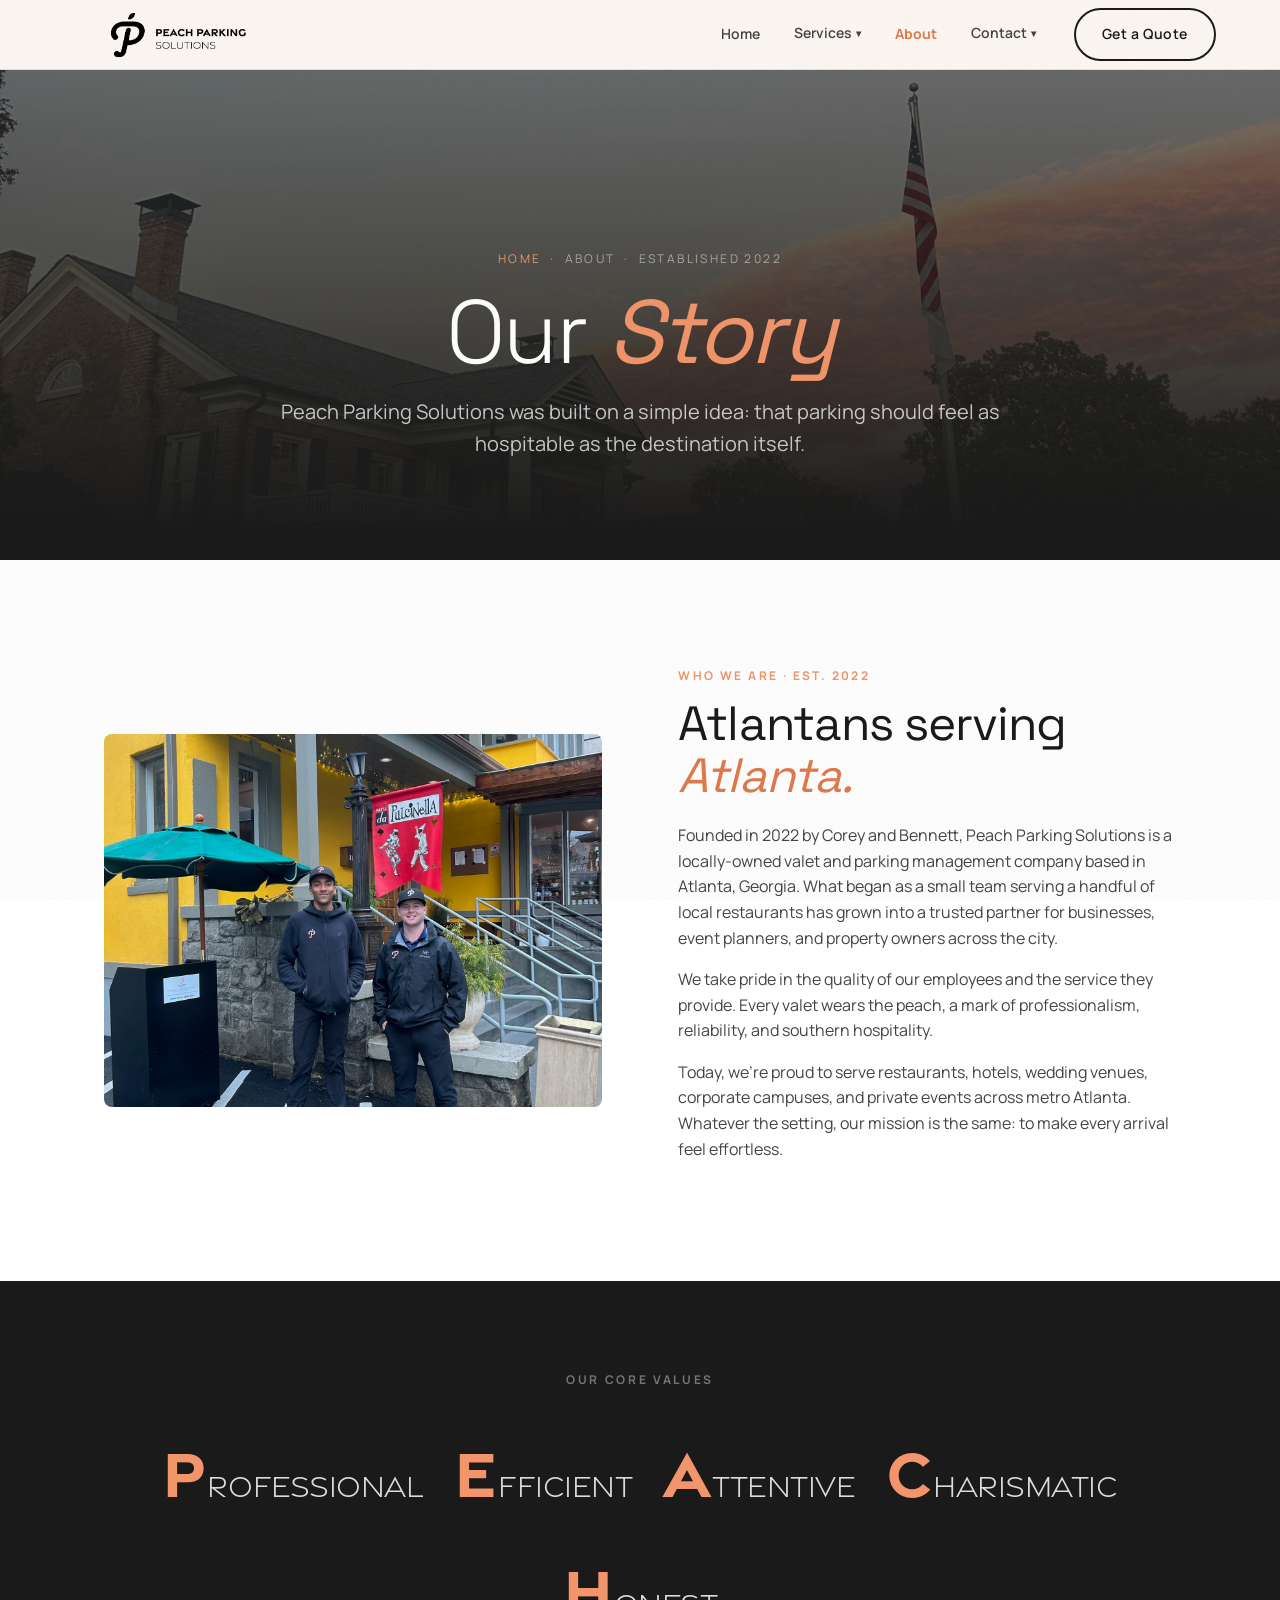
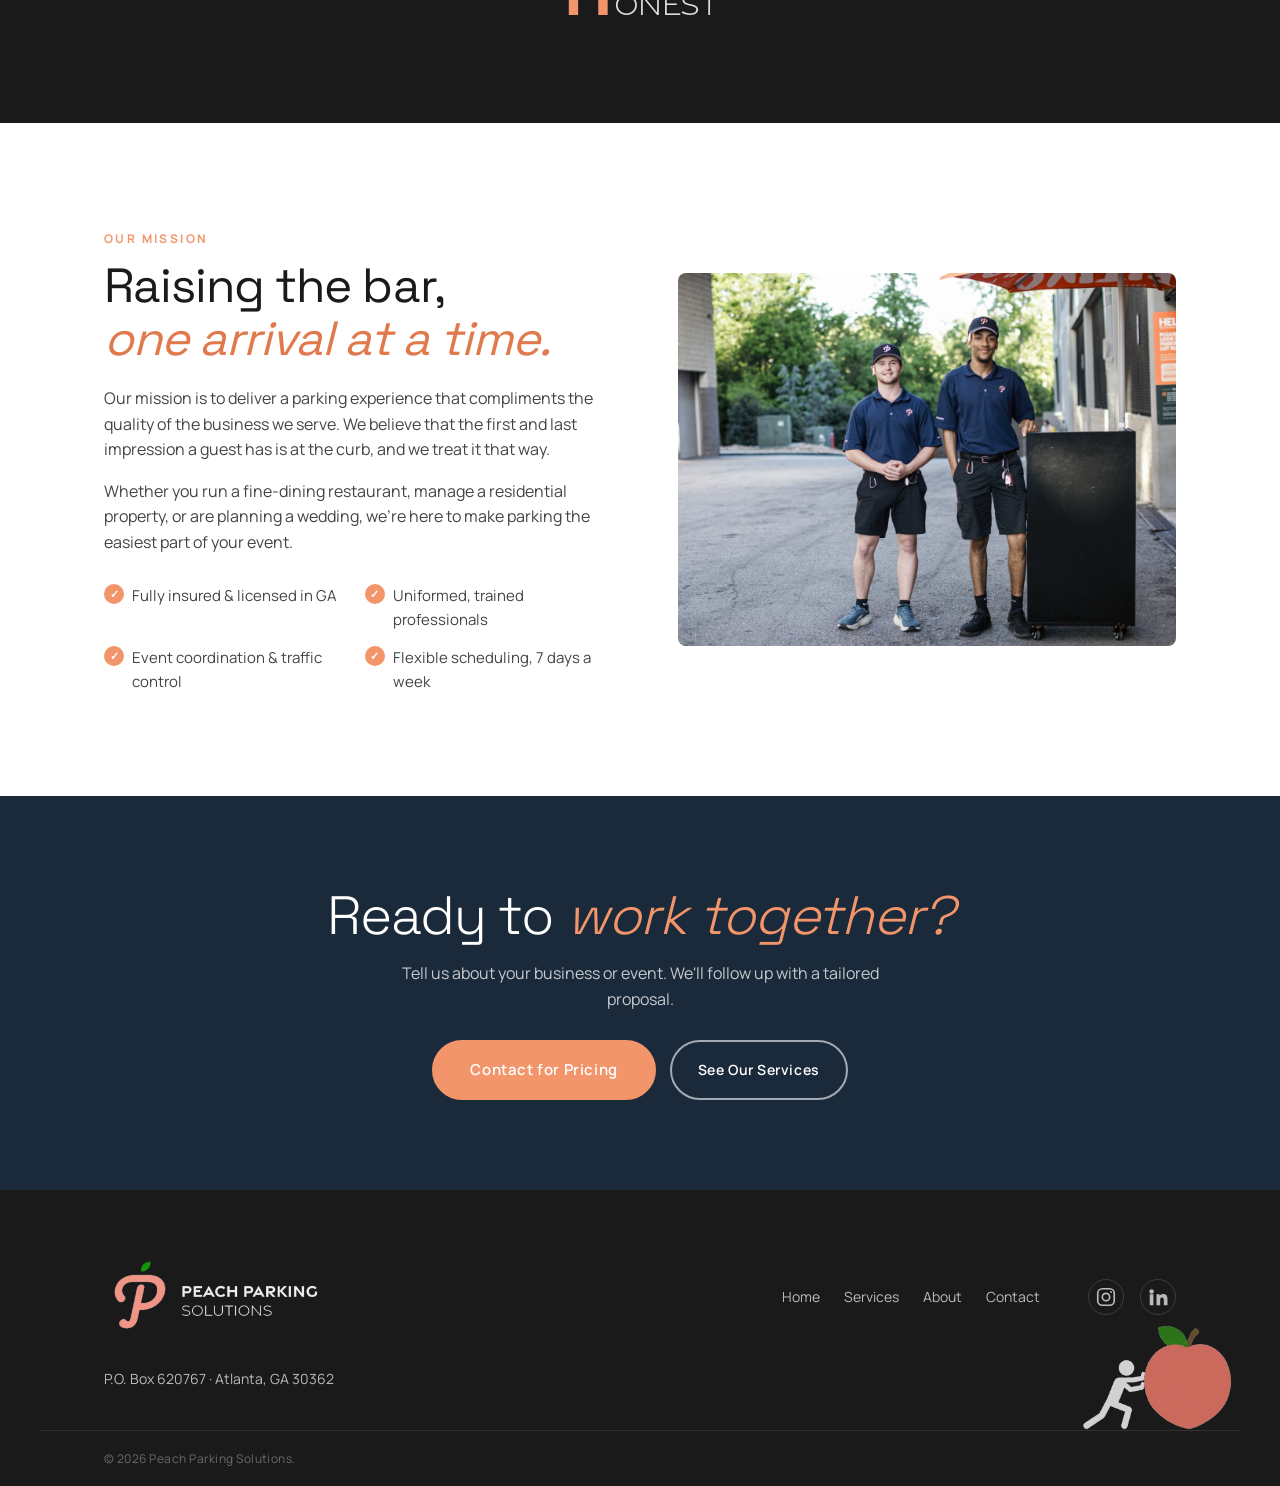
==== about.html @ f9bd7cf3 "Add Gravesend Sans font to PEACH acronym section Co-Authored-By: Claude Sonnet 4.6 <noreply@anthropi" ====
<!doctype html>
<html lang="en">
<head>
<meta charset="utf-8" />
<meta name="viewport" content="width=device-width,initial-scale=1" />
<title>About | Peach Parking Solutions</title>
<meta name="description" content="The story of Peach Parking Solutions, founded by Corey and Bennett, Atlanta's trusted valet and parking team." />
<link rel="preconnect" href="https://fonts.googleapis.com">
<link rel="preconnect" href="https://fonts.gstatic.com" crossorigin>
<link href="https://fonts.googleapis.com/css2?family=Space+Grotesk:wght@300;400;500;600;700&family=Manrope:wght@300;400;500;600;700&display=swap" rel="stylesheet">
<link rel="stylesheet" href="styles.css?v=47">
</head>
<body>
<div id="site-nav"></div>

<!-- ── PAGE HERO ── -->
<section class="page-hero">
  <div class="page-hero__bg">
    <img src="images/hero/event-photo-9544.jpg" alt="" style="object-position: center 60%;" />
  </div>
  <div class="container page-hero__inner">
    <p class="page-hero__crumb"><a href="index.html">Home</a> &nbsp;·&nbsp; About &nbsp;·&nbsp; Established 2022</p>
    <h1 class="page-hero__title">Our <em>Story</em></h1>
    <p class="page-hero__sub">Peach Parking Solutions was built on a simple idea: that parking should feel as hospitable as the destination itself.</p>
  </div>
</section>

<!-- ── STORY ── -->
<section class="page-section">
  <div class="container">
    <div class="two-col">
      <div class="two-col__media reveal">
        <img src="images/founders/founders-at-pulcinella.jpg" alt="Corey and Bennett, founders of Peach Parking Solutions" loading="lazy" />
      </div>
      <div class="two-col__copy reveal">
        <span class="section-head__eyebrow">Who We Are · Est. 2022</span>
        <h2>Atlantans serving<br/><em>Atlanta.</em></h2>
        <p>Founded in 2022 by Corey and Bennett, Peach Parking Solutions is a locally-owned valet and parking management company based in Atlanta, Georgia. What began as a small team serving a handful of local restaurants has grown into a trusted partner for businesses, event planners, and property owners across the city.</p>
        <p>We take pride in the quality of our employees and the service they provide. Every valet wears the peach, a mark of professionalism, reliability, and southern hospitality.</p>
        <p>Today, we're proud to serve restaurants, hotels, wedding venues, corporate campuses, and private events across metro Atlanta. Whatever the setting, our mission is the same: to make every arrival feel effortless.</p>
      </div>
    </div>
  </div>
</section>

<!-- ── PEACH VALUES ── -->
<section class="peach-values">
  <div class="container">
    <p class="peach-values__label reveal">Our Core Values</p>
    <ul class="peach-values__list">
      <li class="peach-values__item reveal" style="--i:0"><span class="peach-values__letter">P</span><span class="peach-values__rest">rofessional</span></li>
      <li class="peach-values__item reveal" style="--i:1"><span class="peach-values__letter">E</span><span class="peach-values__rest">fficient</span></li>
      <li class="peach-values__item reveal" style="--i:2"><span class="peach-values__letter">A</span><span class="peach-values__rest">ttentive</span></li>
      <li class="peach-values__item reveal" style="--i:3"><span class="peach-values__letter">C</span><span class="peach-values__rest">harismatic</span></li>
      <li class="peach-values__item reveal" style="--i:4"><span class="peach-values__letter">H</span><span class="peach-values__rest">onest</span></li>
    </ul>
  </div>
</section>

<!-- ── MISSION ── -->
<section class="page-section">
  <div class="container">
    <div class="two-col two-col--flip">
      <div class="two-col__media reveal">
        <img src="images/about/img8.png" alt="Corey and Bennett, founders of Peach Parking Solutions" loading="lazy" />
      </div>
      <div class="two-col__copy reveal">
        <span class="section-head__eyebrow">Our Mission</span>
        <h2>Raising the bar,<br/><em>one arrival at a time.</em></h2>
        <p>Our mission is to deliver a parking experience that compliments the quality of the business we serve. We believe that the first and last impression a guest has is at the curb, and we treat it that way.</p>
        <p>Whether you run a fine-dining restaurant, manage a residential property, or are planning a wedding, we're here to make parking the easiest part of your event.</p>
        <ul class="feature-list">
          <li>Fully insured &amp; licensed in GA</li>
          <li>Uniformed, trained professionals</li>
          <li>Event coordination &amp; traffic control</li>
          <li>Flexible scheduling, 7 days a week</li>
        </ul>
      </div>
    </div>
  </div>
</section>

<!-- ── CTA STRIP ── -->
<section class="cta-strip">
  <div class="container">
    <h2>Ready to <em>work together?</em></h2>
    <p>Tell us about your business or event. We'll follow up with a tailored proposal.</p>
    <div class="cta-strip__actions">
      <a href="index.html#contact" class="btn btn--peach btn--lg">Contact for Pricing</a>
      <a href="index.html#services" class="btn btn--ghost-light">See Our Services</a>
    </div>
  </div>
</section>

<div id="site-footer"></div>
<script src="partials.js?v=6" defer></script>
</body>
</html>
---- styles.css ----
/* =====================================================
   Peach Parking Solutions — redesign
   ===================================================== */

/* ── Gravesend Sans ── */
@font-face {
  font-family: 'Gravesend Sans';
  src: url('fonts/gravesend-sans-light.ttf') format('truetype');
  font-weight: 300; font-style: normal; font-display: swap;
}
@font-face {
  font-family: 'Gravesend Sans';
  src: url('fonts/gravesend-sans-medium.ttf') format('truetype');
  font-weight: 500; font-style: normal; font-display: swap;
}
@font-face {
  font-family: 'Gravesend Sans';
  src: url('fonts/gravesend-sans-bold.ttf') format('truetype');
  font-weight: 700; font-style: normal; font-display: swap;
}

:root {
  --ink:     #1a1a1a;
  --ink-2:   #444;
  --cream:   #fdf8f3;
  --white:   #ffffff;
  --rule:    #e8e0d4;
  --peach:   #f2956a;
  --peach-2: #e07a4c;
  --terra:   #c4501f;
  --muted:   #888;
  --navy:    #1b2a3b;

  --font-display: 'Space Grotesk', 'Segoe UI', sans-serif;
  --font-body:    'Manrope', -apple-system, 'Segoe UI', sans-serif;

  --max:  1200px;
  --pad:  clamp(20px, 5vw, 64px);
  --r:    8px;
}

*, *::before, *::after { box-sizing: border-box; margin: 0; padding: 0; }
html {
  scroll-behavior: smooth;
  scroll-padding-top: 70px;
  overflow-x: hidden;
  max-width: 100%;
}
body {
  font-family: var(--font-body);
  color: var(--ink);
  background: var(--cream);
  line-height: 1.6;
  -webkit-font-smoothing: antialiased;
  overflow-x: hidden;
  max-width: 100vw;
  width: 100%;
  position: relative;
  padding-top: 70px;
}
img { display: block; max-width: 100%; }
a  { color: inherit; text-decoration: none; }

/* ── GRAIN ── */
.grain {
  pointer-events: none; position: fixed; inset: 0; z-index: 9999;
  opacity: .045; mix-blend-mode: multiply;
  background-image: url("data:image/svg+xml;utf8,<svg xmlns='http://www.w3.org/2000/svg' width='200' height='200'><filter id='n'><feTurbulence type='fractalNoise' baseFrequency='.85' numOctaves='2' stitchTiles='stitch'/><feColorMatrix values='0 0 0 0 0 0 0 0 0 0 0 0 0 0 0 0 0 0 0.55 0'/></filter><rect width='100%' height='100%' filter='url(%23n)'/></svg>");
}

/* ── REVEAL ── */
.reveal {
  opacity: 0;
  transform: translateY(32px);
  transition: opacity .75s ease, transform .75s cubic-bezier(.16,.84,.44,1);
  transition-delay: calc(var(--i, 0) * 120ms);
}
.reveal.in { opacity: 1; transform: translateY(0); }

/* ── CONTAINER ── */
.container { max-width: var(--max); margin-inline: auto; padding-inline: var(--pad); }

/* ── BUTTONS ── */
.btn {
  display: inline-flex; align-items: center; gap: 8px;
  padding: 13px 26px; border-radius: 50px;
  font-family: var(--font-body); font-size: 14px; font-weight: 600;
  letter-spacing: .04em; cursor: pointer; border: 2px solid transparent;
  transition: background .25s, color .25s, border-color .25s, transform .2s;
  white-space: nowrap;
}
.btn:hover { transform: translateY(-2px); }
.btn--peach   { background: var(--peach); color: #fff; border-color: var(--peach); }
.btn--peach:hover { background: var(--peach-2); border-color: var(--peach-2); }
.btn--dark    { background: var(--ink); color: #fff; border-color: var(--ink); }
.btn--dark:hover { background: #333; border-color: #333; }
.btn--outline { background: transparent; color: var(--ink); border-color: var(--ink); }
.btn--outline:hover { background: var(--ink); color: #fff; }
.btn--ghost-light { background: transparent; color: #fff; border-color: rgba(255,255,255,.6); }
.btn--ghost-light:hover { background: rgba(255,255,255,.15); border-color: #fff; }
.btn--lg { padding: 16px 36px; font-size: 15px; }

/* ── NAV ── */
.nav {
  position: fixed; top: 0; left: 0; right: 0; z-index: 100;
  display: flex; align-items: center; gap: 24px;
  padding: 0 var(--pad);
  height: 110px;
  background: transparent;
  backdrop-filter: none;
  border-bottom: 1px solid transparent;
  transition: height .35s ease, background .35s ease, border-color .35s ease, backdrop-filter .35s ease;
}
.nav.scrolled {
  height: 70px;
  background: rgba(253,248,243,.96);
  backdrop-filter: blur(12px);
  border-bottom: 1px solid var(--rule);
}
.nav__brand {
  display: flex; align-items: center; gap: 8px;
  flex-shrink: 0; margin-right: auto;
}
.nav__logo {
  width: 580px; height: 232px;
  object-fit: contain;
  object-position: left center;
  flex-shrink: 0;
  margin-block: -76px;
  filter: invert(1);
  transition: width .35s ease, height .35s ease, margin-block .35s ease, filter .35s ease;
}
.nav.scrolled .nav__logo {
  width: 460px; height: 174px;
  margin-block: -52px;
  filter: none;
  mix-blend-mode: multiply;
}

.nav__links {
  display: flex; gap: 6px;
}
.nav__links a {
  padding: 8px 16px; border-radius: 6px;
  font-size: 18px; font-weight: 600; color: #fff;
  transition: background .2s, color .2s, font-size .35s ease;
}
.nav__links a:hover { background: rgba(255,255,255,.12); color: #fff; }
.nav__links a.is-active { color: var(--peach); font-weight: 700; }
.nav.scrolled .nav__links a { color: var(--ink-2); font-size: 14px; padding: 8px 14px; text-shadow: none; }
.nav.scrolled .nav__links a:hover { background: var(--rule); color: var(--ink); }
.nav.scrolled .nav__links a.is-active { color: var(--peach-2); }

.nav__cta { flex-shrink: 0; color: rgba(255,255,255,.9); border-color: rgba(255,255,255,.6); }
.nav__cta:hover { background: rgba(255,255,255,.15); color: #fff; border-color: #fff; }
.nav.scrolled .nav__cta { color: var(--ink); border-color: var(--ink); }
.nav.scrolled .nav__cta:hover { background: var(--ink); color: #fff; }

/* ── NAV DROPDOWN ── */
.nav__dropdown-wrap {
  position: relative;
}
/* Bridge the 8px gap between trigger and menu so hover doesn't drop */
.nav__dropdown-wrap::after {
  content: '';
  position: absolute;
  top: 100%; left: 0; right: 0;
  height: 10px;
}
.nav__dropdown-trigger {
  display: inline-flex; align-items: center; gap: 4px;
  padding: 8px 16px; border-radius: 6px;
  font-family: var(--font-body); font-size: 18px; font-weight: 600;
  color: #fff; background: none; border: none; cursor: pointer;
  transition: background .2s, color .2s, font-size .35s ease;
}
.nav__dropdown-trigger:hover,
.nav__dropdown-wrap:hover .nav__dropdown-trigger { background: rgba(255,255,255,.12); color: #fff; }
.nav__dropdown-trigger.is-active { color: var(--peach); font-weight: 700; }
.nav.scrolled .nav__dropdown-trigger { color: var(--ink-2); font-size: 14px; padding: 8px 14px; text-shadow: none; }
.nav.scrolled .nav__dropdown-trigger:hover,
.nav.scrolled .nav__dropdown-wrap:hover .nav__dropdown-trigger { background: var(--rule); color: var(--ink); }
.nav.scrolled .nav__dropdown-trigger.is-active { color: var(--peach-2); }
.nav__dropdown-arrow {
  font-size: 10px;
  transition: transform .2s ease;
  display: inline-block;
}
.nav__dropdown-wrap:hover .nav__dropdown-arrow,
.nav__dropdown-wrap.open .nav__dropdown-arrow { transform: rotate(180deg); }

.nav__dropdown {
  position: absolute; top: calc(100% + 8px); left: 0;
  min-width: 210px;
  background: var(--cream);
  border: 1px solid var(--rule);
  border-radius: var(--r);
  box-shadow: none;
  list-style: none; padding: 6px 0;
  opacity: 0; pointer-events: none;
  transform: translateY(-8px);
  transition: opacity .2s ease, transform .2s ease;
  z-index: 200;
}
.nav__dropdown-wrap:hover .nav__dropdown,
.nav__dropdown-wrap.open .nav__dropdown {
  opacity: 1; pointer-events: auto; transform: translateY(0);
}
.nav__dropdown li a {
  display: block; padding: 11px 20px;
  font-size: 14px; font-weight: 500; color: var(--ink-2);
  transition: background .15s, color .15s;
}
.nav__dropdown li a:hover { background: var(--rule); color: var(--ink); }

.nav__burger {
  display: none; flex-direction: column; gap: 5px; align-items: center; justify-content: center;
  background: none; border: none; cursor: pointer; padding: 10px; margin-left: auto;
  width: 44px; height: 44px;
}
.nav__burger span { display: block; width: 22px; height: 2px; background: var(--ink); border-radius: 2px; transition: .3s; }

/* ── SECTION HEAD ── */
.section-head { text-align: center; margin-bottom: clamp(36px, 5vw, 60px); }
.section-head__eyebrow {
  display: inline-block; margin-bottom: 12px;
  font-size: 12px; font-weight: 700; letter-spacing: .2em; text-transform: uppercase;
  color: var(--peach);
}
.section-head h2 {
  font-family: var(--font-display); font-weight: 400;
  font-size: clamp(32px, 5vw, 52px); line-height: 1.1; letter-spacing: -.02em;
  color: var(--ink);
}
.section-head h2 em { font-style: italic; color: var(--peach-2); }

/* ── HERO ── */
.hero {
  position: relative; min-height: 100vh;
  display: flex; align-items: flex-start;
  overflow: hidden;
  margin-top: -70px;
}
.hero__bg {
  position: absolute; inset: 0;
}
.hero__bg img {
  width: 100%; height: 100%; object-fit: cover; object-position: center 60%;
  transform: scale(1.08);
  transform-origin: center center;
  animation: heroZoom 14s ease-out forwards;
}
@media (min-width: 901px) {
  .hero__bg img { object-position: center 60%; }
}
@keyframes heroZoom { from { transform: scale(1.08); } to { transform: scale(1); } }
.hero__overlay {
  position: absolute; inset: 0;
  background: linear-gradient(
    105deg,
    rgba(10,10,10,.22) 0%,
    rgba(10,10,10,.08) 60%,
    rgba(10,10,10,.0) 100%
  );
}
.hero__content {
  position: relative; z-index: 2;
  max-width: var(--max); margin-inline: auto;
  padding: clamp(130px,20vh,200px) var(--pad) clamp(60px,10vw,120px);
  color: #fff;
}
.hero__traits {
  font-size: 13px; font-weight: 600; letter-spacing: .22em; text-transform: uppercase;
  color: var(--peach); margin-bottom: 22px;
}
.hero__title {
  font-family: var(--font-display); font-weight: 300;
  font-size: clamp(54px, 9vw, 120px); line-height: .95; letter-spacing: -.025em;
  margin-bottom: 24px; max-width: 12ch;
}
.hero__title em { font-style: italic; color: var(--peach); font-weight: 400; }
.hero__sub {
  font-size: clamp(16px, 2vw, 19px); max-width: 32ch;
  color: rgba(255,255,255,.85); margin-bottom: 36px; line-height: 1.6;
}
.hero__actions { display: flex; flex-wrap: wrap; gap: 14px; }
.hero__scroll {
  position: absolute; bottom: 28px; left: 50%; transform: translateX(-50%);
  z-index: 2; color: rgba(255,255,255,.5); font-size: 11px; letter-spacing: .2em; text-transform: uppercase;
}
.hero__scroll::before {
  content: ""; display: block; width: 1px; height: 40px;
  background: rgba(255,255,255,.3); margin: 0 auto 8px;
  animation: scrollPulse 2s ease-in-out infinite;
}
@keyframes scrollPulse { 0%,100%{opacity:.3} 50%{opacity:.9} }

/* ── PARTNER LOGOS ── */
.partners {
  background: var(--white);
  padding: 40px 0 60px;
}
.partners__inner {
  display: flex; flex-direction: column; align-items: center; gap: 28px;
}
.partners__label {
  font-size: 11px; font-weight: 600; letter-spacing: .18em; text-transform: uppercase;
  color: var(--muted);
}
.partners__logos {
  display: grid;
  grid-template-columns: repeat(3, 1fr);
  justify-items: center; align-items: center;
  width: 100%; max-width: 860px; margin-inline: auto;
  gap: 40px 48px;
}
.partners__cortland {
  display: flex; justify-content: center; width: 100%;
  margin-top: 4px;
}
.partners__cortland .partners__logo-wrap img { height: 58px; }
.partners__logo-wrap {
  display: flex; align-items: center; justify-content: center;
  opacity: .85; transition: opacity .2s;
  flex: 0 0 auto;
}
.partners__logo-wrap:hover { opacity: 1; }
.partners__logo-wrap img {
  height: 68px; width: auto; display: block;
}
.partners__logo-wrap img[alt="Block & Drum"] {
  height: 84px;
}
.partners__logo-wrap img[alt="The 1904 on Piedmont Park"] {
  filter: invert(1);
}
.partners__logo-wrap img[alt="Tabla"] {
  height: 96px;
}
.partners__logo-wrap img[alt="Emory University"] {
  height: 60px;
}
.partners__logo-wrap img[alt="Terminus Commercial Real Estate Partners"] {
  height: 76px;
  mix-blend-mode: multiply;
}
.partners__logo-wrap img[alt="The Real Housewives of Atlanta"] {
  height: 68px;
}

/* ── PEACH ACRONYM ── */
.peach-values {
  background: var(--ink);
  padding: clamp(56px, 7vw, 96px) 0;
}
.peach-values__label {
  font-size: 12px; font-weight: 700; letter-spacing: .22em; text-transform: uppercase;
  color: rgba(255,255,255,.4); margin-bottom: 40px; text-align: center;
}
.peach-values__list {
  list-style: none;
  display: flex; flex-direction: row;
  justify-content: center; align-items: baseline;
  gap: clamp(14px, 2.4vw, 36px);
  flex-wrap: wrap;
}
.peach-values__item {
  display: inline-flex; flex-direction: row; align-items: baseline;
  gap: 1px;
  padding: 10px 0;
  font-family: 'Gravesend Sans', var(--font-display);
  line-height: 1;
  transition-delay: calc(var(--i, 0) * 120ms) !important;
  white-space: nowrap;
}
.peach-values__letter {
  font-size: clamp(42px, 5.2vw, 82px);
  color: var(--peach);
  font-weight: 700;
  font-style: normal;
  line-height: 1;
  flex-shrink: 0;
}
.peach-values__rest {
  font-size: clamp(20px, 2.4vw, 36px);
  color: rgba(255,255,255,.85);
  font-weight: 300;
  letter-spacing: -.015em;
  line-height: 1;
}

/* ── SERVICES (three-column editorial) ── */
.services {
  padding: clamp(40px, 5vw, 64px) 0 clamp(32px, 4vw, 56px);
  background: var(--white);
}
.service-cols {
  list-style: none;
  display: grid;
  grid-template-columns: repeat(3, 1fr);
  gap: clamp(28px, 4vw, 56px);
  margin-top: clamp(24px, 3vw, 40px);
}
.service-col {
  display: flex; flex-direction: column;
  padding: 8px 4px;
}
.service-col__eyebrow {
  font-family: var(--font-display);
  font-style: italic;
  font-weight: 400;
  font-size: 15px;
  color: var(--peach-2);
  margin-bottom: 14px;
  letter-spacing: .005em;
  line-height: 1.3;
  min-height: 2.6em;
}
.service-col__title {
  font-family: var(--font-body);
  font-weight: 600;
  font-size: clamp(18px, 1.6vw, 22px);
  letter-spacing: .16em;
  text-transform: uppercase;
  color: var(--ink);
  margin-bottom: 16px;
  line-height: 1.25;
  min-height: 3.5rem;
  display: flex; align-items: flex-start;
}
.service-col__rule {
  display: block;
  width: 100%; height: 2px;
  background: var(--peach);
  margin-bottom: 22px;
}
.service-col__desc {
  color: var(--ink-2);
  font-size: 15px;
  line-height: 1.75;
  margin-bottom: 28px;
}
.service-col__media {
  width: 100%; aspect-ratio: 1/1; overflow: hidden;
  border-radius: var(--r); margin-bottom: 28px;
}
.service-col__media img {
  width: 100%; height: 100%; object-fit: cover;
  transition: transform .5s cubic-bezier(.2,.7,.2,1);
}
.service-col:hover .service-col__media img { transform: scale(1.05); }
.service-col:first-child .service-col__media img { transform: scale(1.18); transform-origin: 78% center; }
.service-col:first-child:hover .service-col__media img { transform: scale(1.24); transform-origin: 78% center; }
.service-col__link {
  align-self: flex-start;
  position: relative;
  margin-top: auto;
  padding-bottom: 10px;
  font-family: var(--font-body);
  font-size: 13px; font-weight: 700;
  letter-spacing: .18em; text-transform: uppercase;
  color: var(--ink);
  transition: color .25s ease;
}
.service-col__link::after {
  content: "";
  position: absolute; left: 0; bottom: 0;
  width: 48px; height: 2px;
  background: var(--peach);
  transition: width .3s cubic-bezier(.2,.7,.2,1), background .25s ease;
}
.service-col__link:hover { color: var(--peach-2); }
.service-col__link:hover::after { width: 72px; background: var(--peach-2); }

@media (max-width: 860px) {
  .service-cols { grid-template-columns: 1fr; gap: 44px; }
  .service-col { padding: 0; }
}

/* ── PHOTO COLLAGE ── */
.collage {
  padding: clamp(64px, 8vw, 120px) 0 0;
  background: var(--cream);
}
.collage__head {
  text-align: center;
  margin-bottom: clamp(36px, 5vw, 60px);
}
.collage__title {
  font-family: var(--font-display); font-weight: 400;
  font-size: clamp(32px, 5vw, 54px); line-height: 1.1; letter-spacing: -.02em;
  margin-top: 12px;
  color: var(--ink);
}
.collage__title em { font-style: italic; color: var(--peach-2); font-weight: 400; }

.collage__grid {
  display: grid;
  grid-template-columns: repeat(6, 1fr);
  grid-template-rows: repeat(2, clamp(200px, 20vw, 300px)) clamp(240px, 25vw, 380px);
  gap: 0;
  padding: 0;
}
.collage__item {
  position: relative;
  overflow: hidden;
  border-radius: 0;
}
/* Explicit placement — fills every cell of a 6×3 grid */
.collage__item--a { grid-column: 1 / span 2; grid-row: 1 / span 2; }
.collage__item--b { grid-column: 3 / span 2; grid-row: 1 / span 1; }
.collage__item--c { grid-column: 5 / span 2; grid-row: 1 / span 2; }
.collage__item--d { grid-column: 3 / span 2; grid-row: 2 / span 1; }
.collage__item--e { grid-column: 1 / span 3; grid-row: 3 / span 1; }
.collage__item--f { grid-column: 4 / span 3; grid-row: 3 / span 1; }

.collage__item img {
  width: 100%; height: 100%; object-fit: cover;
  opacity: 0; transform: scale(1.06);
  transition: opacity 1s ease, transform 1.4s cubic-bezier(.2,.7,.2,1);
}
/* Per-cell framing */
.collage__item--a img { object-position: center 30%; }
.collage__item--c img { object-position: center 20%; }
.collage__item--d img { object-position: center 40%; }
.collage__item--e img { object-position: center 60%; }
.collage__item--f img { object-position: right 40%; }
.collage__item img.img-in { opacity: 1; transform: scale(1); }
.collage__item:hover img { transform: scale(1.04); }

@media (max-width: 768px) {
  .collage {
    padding: clamp(48px, 6vw, 72px) 0 0;
  }
  .collage__grid {
    grid-template-columns: repeat(6, 1fr);
    grid-template-rows: 68vw 28vw 28vw 48vw;
    gap: 0;
    padding: 0;
  }
  .collage__item { border-radius: 0; }
  /* A: wide hero spanning all 6 cols */
  .collage__item--a { grid-column: 1 / span 6; grid-row: 1 / span 1; }
  /* B: tall portrait, left 2 cols, rows 2-3 */
  .collage__item--b { grid-column: 1 / span 2; grid-row: 2 / span 2; }
  /* C: hidden on mobile */
  .collage__item--c { display: none; }
  /* D & E: expand to fill rows 2-3 */
  .collage__item--d { grid-column: 3 / span 2; grid-row: 2 / span 2; }
  .collage__item--e { grid-column: 5 / span 2; grid-row: 2 / span 2; }
  /* Mobile-specific framing fixes */
  .collage__item--a img { object-position: center 38%; }
  .collage__item--b img { object-position: center 25%; }
  /* F: wide bottom feature spanning all 6 cols */
  .collage__item--f { grid-column: 1 / span 6; grid-row: 4 / span 1; }
}

/* ── PRIVATE EVENTS SPOTLIGHT ── */
.spotlight {
  position: relative; isolation: isolate;
  background: var(--ink);
  color: #fff;
  min-height: clamp(520px, 62vw, 720px);
  display: flex; align-items: center;
  overflow: hidden;
}
.spotlight__media {
  position: absolute; inset: 0; z-index: 0;
}
.spotlight__media img {
  width: 100%; height: 100%; object-fit: cover;
  opacity: 0; transform: scale(1.04);
  transition: opacity 1s ease, transform 1.4s cubic-bezier(.2,.7,.2,1);
}
.spotlight__media img.img-in { opacity: .95; transform: scale(1); }
.spotlight__media-overlay {
  position: absolute; inset: 0;
  background: linear-gradient(
    100deg,
    rgba(10,10,10,.42) 0%,
    rgba(10,10,10,.18) 55%,
    rgba(10,10,10,.04) 100%
  );
}
.spotlight__inner {
  position: relative; z-index: 1;
  padding-block: clamp(80px, 10vw, 140px);
}
.spotlight__copy { max-width: 640px; }
.spotlight__copy .section-head__eyebrow { color: var(--peach); }
.spotlight__title {
  font-family: var(--font-display); font-weight: 300;
  font-size: clamp(40px, 6vw, 72px); line-height: 1.02; letter-spacing: -.02em;
  margin: 14px 0 22px; color: #fff;
}
.spotlight__title em { font-style: italic; color: var(--peach); font-weight: 400; }
.spotlight__lede {
  color: rgba(255,255,255,.82); font-size: clamp(16px, 1.3vw, 18px);
  line-height: 1.65; max-width: 56ch; margin-bottom: 28px;
}
.spotlight__chips {
  list-style: none; display: flex; flex-wrap: wrap; gap: 8px;
  margin: 0 0 32px;
}
.spotlight__chips li {
  padding: 8px 16px; border-radius: 50px;
  border: 1px solid rgba(255,255,255,.25);
  font-size: 13px; font-weight: 500;
  color: rgba(255,255,255,.9);
  letter-spacing: .02em;
  transition: border-color .25s, background .25s, color .25s;
}
.spotlight__chips li:hover {
  border-color: var(--peach); background: rgba(242,149,106,.12); color: #fff;
}
.spotlight__actions {
  display: flex; flex-wrap: wrap; gap: 14px;
}

@media (max-width: 768px) {
  .spotlight { min-height: 0; padding-block: 0; }
  .spotlight__media img.img-in { opacity: .4; }
  .spotlight__inner { padding-block: clamp(64px, 14vw, 110px); }
}

/* ── TESTIMONIALS ── */
.testimonials {
  padding: clamp(64px, 8vw, 120px) 0;
  background: var(--white);
}
.testimonials__stage {
  max-width: 720px; margin-inline: auto;
  text-align: center;
}
.testimonials__quotes {
  position: relative;
  min-height: 180px;
  margin-bottom: 44px;
}
.testimonials__quote {
  position: absolute; inset: 0;
  opacity: 0;
  transform: translateY(6px);
  transition: opacity .3s ease, transform .3s ease;
  pointer-events: none;
}
.testimonials__quote.is-active {
  opacity: 1;
  transform: translateY(0);
  pointer-events: auto;
}
.testimonials__quote p {
  font-family: var(--font-display);
  font-weight: 300;
  font-style: italic;
  font-size: clamp(20px, 2.4vw, 28px);
  line-height: 1.5;
  color: var(--ink);
  letter-spacing: -.01em;
}

.testimonials__author-row {
  display: inline-flex; align-items: center;
  gap: 24px;
}
.testimonials__avatars {
  display: flex;
}
.testimonials__avatars .t-avatar + .t-avatar {
  margin-left: -8px;
}
.t-avatar {
  position: relative;
  width: 52px; height: 52px;
  border-radius: 50%;
  border: 2px solid var(--white);
  box-shadow: 0 0 0 1px var(--rule);
  background: #fff;
  color: var(--ink);
  font-family: var(--font-display); font-style: italic;
  font-size: 18px; font-weight: 400;
  cursor: pointer;
  overflow: hidden;
  transition: transform .3s ease;
}
.t-avatar img {
  width: 100%; height: 100%;
  object-fit: contain;
  padding: 6px;
}
.t-avatar img.avatar-invert {
  filter: invert(1);
}
.t-avatar:hover {
  transform: scale(1.06);
  z-index: 2;
}
.t-avatar.is-active {
  transform: scale(1.15);
  z-index: 3;
}
.testimonials__divider {
  width: 1px; height: 32px; background: var(--rule);
}
.testimonials__authors {
  position: relative;
  min-width: 200px;
  min-height: 44px;
  text-align: left;
}
.t-author {
  position: absolute; inset: 0;
  display: flex; flex-direction: column; justify-content: center;
  opacity: 0;
  transition: opacity .25s ease;
  pointer-events: none;
}
.t-author.is-active {
  opacity: 1;
  pointer-events: auto;
}
.t-author__name {
  font-family: var(--font-display);
  font-weight: 400;
  font-size: 17px;
  color: var(--ink);
  line-height: 1.2;
}
.t-author__role {
  font-size: 11px; font-weight: 700;
  letter-spacing: .16em; text-transform: uppercase;
  color: var(--muted);
  margin-top: 4px;
}

@media (max-width: 600px) {
  .testimonials__author-row {
    flex-direction: column;
    gap: 18px;
  }
  .testimonials__divider { display: none; }
  .testimonials__authors {
    text-align: center;
    min-width: 220px;
  }
  .t-author { align-items: center; }
}

/* ── ABOUT ── */
.about {
  padding: clamp(64px, 8vw, 120px) 0;
  background: var(--navy);
  color: #fff;
}
.about__grid {
  display: grid; grid-template-columns: 1fr 1fr;
  gap: clamp(32px, 6vw, 80px); align-items: center;
}
.about__media--ig { display: flex; align-items: center; justify-content: center; }
.about__media--ig .instagram-media { border-radius: var(--r) !important; width: 100% !important; }
.about__media img {
  width: 100%; aspect-ratio: 4/5; object-fit: cover;
  border-radius: var(--r);
  opacity: 0; transform: scale(1.04);
  filter: brightness(1.18);
  transition: opacity 1s ease, transform 1.3s cubic-bezier(.2,.7,.2,1);
}
.about__media img.img-in { opacity: 1; transform: scale(1); }
.about__copy .section-head__eyebrow { color: var(--peach); }

/* Instagram link overlay on about photo */
.about__ig {
  position: relative; display: block;
  border-radius: var(--r); overflow: hidden;
}
.about__ig::after {
  content: ""; position: absolute; inset: 0;
  background: linear-gradient(to top, rgba(0,0,0,.45) 0%, rgba(0,0,0,0) 40%);
  opacity: 0; transition: opacity .3s ease;
  pointer-events: none;
}
.about__ig:hover::after { opacity: 1; }
.about__ig-badge {
  position: absolute; left: 16px; bottom: 16px; z-index: 2;
  display: inline-flex; align-items: center; gap: 8px;
  padding: 9px 14px; border-radius: 50px;
  background: rgba(0,0,0,.55); backdrop-filter: blur(6px);
  color: #fff; font-size: 13px; font-weight: 600; letter-spacing: .01em;
  transform: translateY(6px); opacity: .92;
  transition: transform .3s ease, opacity .3s ease, background .3s ease;
}
.about__ig:hover .about__ig-badge {
  transform: translateY(0); opacity: 1;
  background: linear-gradient(135deg, #f9ce34, #ee2a7b 50%, #6228d7);
}
.about__copy h2 {
  font-family: var(--font-display); font-weight: 300;
  font-size: clamp(34px, 5vw, 58px); line-height: 1.05; letter-spacing: -.02em;
  margin: 12px 0 20px;
}
.about__copy h2 em { font-style: italic; color: var(--peach); font-weight: 400; }
.about__copy p { color: rgba(255,255,255,.8); font-size: 16px; margin-bottom: 16px; max-width: 52ch; }
.about__traits {
  display: flex; flex-wrap: wrap; gap: 10px;
  margin: 28px 0 36px;
}
.about__traits span {
  padding: 8px 18px; border-radius: 50px;
  border: 1px solid rgba(255,255,255,.2);
  font-size: 13px; font-weight: 600; letter-spacing: .06em;
  color: rgba(255,255,255,.85);
  background: rgba(255,255,255,.06);
}
.about__actions { display: flex; flex-wrap: wrap; gap: 14px; margin-top: 32px; }

/* ── STAY IN TOUCH ── */
/* ── AS FEATURED ON ── */
.featured-on {
  padding: clamp(64px, 8vw, 100px) 0;
  background: var(--ink);
  color: #fff;
  text-align: center;
}
.featured-on__inner {
  max-width: 1000px; margin-inline: auto;
}
.featured-on .section-head__eyebrow {
  color: var(--peach);
}
.featured-on__show-logo {
  display: block; margin: 20px auto 32px;
  height: 160px; width: auto;
}
.featured-on__desc {
  font-size: clamp(15px, 1.6vw, 18px); line-height: 1.7;
  color: rgba(255,255,255,.75); max-width: 58ch; margin: 0 auto 40px;
}
.featured-on__desc em { font-style: italic; color: #fff; }
.featured-on__stills {
  display: grid;
  grid-template-columns: 1fr 1fr;
  gap: 12px;
  max-width: 900px;
  margin-inline: auto;
}
.featured-on__still {
  margin: 0; overflow: hidden; border-radius: 10px;
  aspect-ratio: 16/10;
}
.featured-on__still img {
  width: 100%; height: 100%; object-fit: cover;
  object-position: center 90%;
  transform: scale(1.12);
  transition: transform .4s ease;
}
.featured-on__still--wide img { object-position: center 90%; }
.featured-on__still:hover img { transform: scale(1.17); }

@media (max-width: 600px) {
  .featured-on__stills { grid-template-columns: 1fr; }
  .featured-on__show-logo { height: 56px; }
}

.stay {
  padding: clamp(64px, 8vw, 120px) 0;
  background: var(--cream);
  text-align: center;
}
.stay__inner { max-width: 720px; margin-inline: auto; }
.stay__title {
  font-family: var(--font-display); font-weight: 300;
  font-size: clamp(32px, 4.5vw, 52px); line-height: 1.1; letter-spacing: -.02em;
  margin: 12px 0 18px; color: var(--ink);
}
.stay__title em {
  font-style: italic; color: var(--peach-2); font-weight: 400;
}
.stay__sub {
  color: var(--ink-2); font-size: 16px; line-height: 1.6;
  max-width: 52ch; margin: 0 auto 36px;
}
.stay__cta-row {
  display: flex; justify-content: center; gap: 16px;
  flex-wrap: wrap;
}
.stay__social-btn {
  display: inline-flex; align-items: center; gap: 12px;
  padding: 14px 28px; border-radius: 50px;
  background: var(--white); color: var(--ink);
  border: 2px solid var(--rule);
  font-family: var(--font-body); font-weight: 600; font-size: 15px;
  letter-spacing: .02em;
  transition: border-color .25s, color .25s, transform .25s, box-shadow .25s;
}
.stay__social-btn svg { flex-shrink: 0; }
.stay__social-btn:hover {
  border-color: var(--peach);
  color: var(--peach-2);
  transform: translateY(-2px);
  box-shadow: 0 10px 28px rgba(242,149,106,.18);
}
.stay__fineprint {
  font-size: 12px; color: var(--muted);
  letter-spacing: .08em; text-transform: uppercase;
  margin-top: 24px;
}

/* ── CONTACT ── */
.contact {
  padding: clamp(64px, 8vw, 120px) 0;
  background: var(--white);
}
.contact__grid {
  display: grid; grid-template-columns: 1fr 1.4fr;
  gap: clamp(40px, 6vw, 80px); align-items: start;
}
.contact__info h2 {
  font-family: var(--font-display); font-weight: 300;
  font-size: clamp(36px, 5vw, 60px); line-height: 1.05; letter-spacing: -.02em;
  margin: 12px 0 20px;
}
.contact__info h2 em { font-style: italic; color: var(--peach-2); font-weight: 400; }
.contact__info p { color: var(--ink-2); font-size: 16px; margin-bottom: 24px; }
.contact__address { font-style: normal; margin-top: 36px; padding-top: 28px; border-top: 1px solid var(--rule); }
.contact__address p { font-family: var(--font-display); font-size: 22px; font-weight: 400; color: var(--ink); margin: 0; line-height: 1.4; }

.contact__form {
  background: var(--cream); border: 1px solid var(--rule);
  border-radius: var(--r); padding: clamp(28px, 4vw, 44px);
  display: flex; flex-direction: column; gap: 20px;
}
.field { display: flex; flex-direction: column; gap: 7px; }
.field label {
  font-size: 12px; font-weight: 700; letter-spacing: .14em; text-transform: uppercase;
  color: var(--muted);
}
.field__optional {
  font-weight: 400; letter-spacing: .04em; text-transform: none;
  color: var(--muted); opacity: .75; margin-left: 6px;
}
.field input, .field select, .field textarea {
  font-family: var(--font-body); font-size: 15px;
  background: var(--white); color: var(--ink);
  border: 1px solid var(--rule); border-radius: 6px;
  padding: 12px 14px;
  transition: border-color .2s, box-shadow .2s;
  resize: vertical;
}
@media (max-width: 768px) {
  .field input, .field select, .field textarea {
    font-size: 16px; /* prevents iOS auto-zoom on focus */
    padding: 14px 16px;
  }
}
.field input:focus, .field select:focus, .field textarea:focus {
  outline: none; border-color: var(--peach); box-shadow: 0 0 0 3px rgba(242,149,106,.15);
}
.form__status { font-size: 14px; color: var(--peach-2); min-height: 1em; }

/* ── FILE DROP ── */
.file-drop {
  display: flex; flex-direction: column; align-items: center; justify-content: center;
  gap: 6px;
  border: 2px dashed var(--rule);
  border-radius: var(--r);
  padding: 28px 20px;
  cursor: pointer;
  text-align: center;
  transition: border-color .2s, background .2s;
  background: var(--white);
}
.file-drop:hover, .file-drop.drag-over {
  border-color: var(--peach);
  background: rgba(242,149,106,.04);
}
.file-drop input[type="file"] { display: none; }
.file-drop__icon { color: var(--muted); }
.file-drop__text { font-size: 14px; color: var(--ink-2); }
.file-drop__text u { color: var(--peach-2); text-decoration: underline; cursor: pointer; }
.file-drop__hint { font-size: 12px; color: var(--muted); letter-spacing: .04em; }
.file-drop__names {
  font-size: 13px; color: var(--peach-2); font-weight: 600;
  word-break: break-all; margin-top: 4px;
}

/* ── FOOTER ── */
.footer {
  background: var(--ink);
  color: rgba(255,255,255,.7);
  padding-top: clamp(40px, 5vw, 64px);
  position: relative;
}
.footer__egg {
  position: absolute; bottom: 56px; right: 48px;
  width: 150px; height: auto;
  opacity: .80; pointer-events: auto;
  transition: opacity .3s ease, transform .4s cubic-bezier(.2,.7,.2,1);
  cursor: default;
}
.footer__egg:hover {
  opacity: 1;
  animation: eggBounce .5s cubic-bezier(.2,.7,.2,1);
}
@keyframes eggBounce {
  0%   { transform: translateY(0); }
  30%  { transform: translateY(-14px); }
  60%  { transform: translateY(-5px); }
  80%  { transform: translateY(-9px); }
  100% { transform: translateY(0); }
}
@media (max-width: 768px) {
  .footer__egg { width: 78px; bottom: 54px; right: 12px; }
}
.footer__inner {
  display: flex; flex-wrap: wrap; gap: 28px 48px;
  align-items: flex-start;
  padding-bottom: 40px;
  border-bottom: 1px solid rgba(255,255,255,.1);
}
.footer__brand { display: flex; align-items: center; }
.footer__logo { width: 220px; height: auto; opacity: .95; }
.footer__nav {
  display: flex; flex-wrap: wrap; gap: 6px 24px;
  margin-left: auto; align-self: center;
}
.footer__nav a { font-size: 14px; transition: color .2s; }
.footer__nav a:hover { color: var(--peach); }
.footer__social {
  display: flex; align-items: center; gap: 16px;
  align-self: center;
}
.footer__social a {
  display: inline-flex; align-items: center; justify-content: center;
  width: 36px; height: 36px; border-radius: 50%;
  color: rgba(255,255,255,.7);
  border: 1px solid rgba(255,255,255,.15);
  transition: color .2s, border-color .2s, transform .2s, background-color .2s;
}
.footer__social a:hover {
  color: #fff; border-color: var(--peach); background: rgba(242,149,106,.14);
  transform: translateY(-1px);
}
.footer__address { font-size: 14px; font-style: normal; width: 100%; }
.footer__bottom {
  padding: 18px 0;
  font-size: 12px; letter-spacing: .04em;
  color: rgba(255,255,255,.35);
}

/* ── PAGE HERO (sub-pages) ── */
.page-hero {
  position: relative;
  padding: clamp(100px, 14vw, 180px) 0 clamp(60px, 8vw, 100px);
  background: var(--ink);
  color: #fff;
  overflow: hidden;
}
.page-hero__bg {
  position: absolute; inset: 0;
  opacity: .6;
}
.page-hero__bg img {
  width: 100%; height: 100%; object-fit: cover;
}
.page-hero__bg::after {
  content: ""; position: absolute; inset: 0;
  background: linear-gradient(180deg, rgba(26,26,26,.25) 0%, var(--ink) 95%);
}
.page-hero__inner { position: relative; z-index: 2; text-align: center; }
.page-hero__crumb {
  font-size: 12px; letter-spacing: .2em; text-transform: uppercase;
  color: rgba(255,255,255,.5); margin-bottom: 20px;
}
.page-hero__crumb a { color: var(--peach); transition: color .2s; }
.page-hero__crumb a:hover { color: #fff; }
.page-hero__title {
  font-family: var(--font-display); font-weight: 300;
  font-size: clamp(44px, 7vw, 96px); line-height: 1; letter-spacing: -.025em;
  margin-bottom: 18px;
}
.page-hero__title em { font-style: italic; color: var(--peach); font-weight: 400; }
.page-hero__sub {
  font-size: clamp(16px, 2vw, 20px); max-width: 60ch; margin: 0 auto;
  color: rgba(255,255,255,.75);
}

/* ── PAGE CONTENT BLOCKS ── */
.page-section { padding: clamp(64px, 8vw, 120px) 0; background: var(--white); }
.page-section--cream { background: var(--cream); }

.two-col {
  display: grid; grid-template-columns: 1fr 1fr;
  gap: clamp(32px, 6vw, 80px); align-items: center;
}
.two-col--flip .two-col__media { order: 2; }

.two-col__media img {
  width: 100%; aspect-ratio: 4/3; object-fit: cover;
  border-radius: var(--r);
  opacity: 0; transform: scale(1.04);
  transition: opacity 1s ease, transform 1.2s cubic-bezier(.2,.7,.2,1);
}
.two-col__media img.img-in { opacity: 1; transform: scale(1); }
.two-col__video {
  display: block; margin-inline: auto;
  height: clamp(420px, 62vh, 620px); width: auto; max-width: 100%;
  aspect-ratio: 9 / 16; object-fit: cover;
  border-radius: var(--r); background: #000;
  box-shadow: 0 18px 48px rgba(0,0,0,.22);
}

.two-col__copy h2 {
  font-family: var(--font-display); font-weight: 400;
  font-size: clamp(30px, 4.5vw, 48px); line-height: 1.1; letter-spacing: -.02em;
  margin-bottom: 20px; color: var(--ink);
}
.two-col__copy h2 em { font-style: italic; color: var(--peach-2); }
.two-col__copy p { color: var(--ink-2); font-size: 16px; margin-bottom: 16px; }

.feature-list {
  list-style: none;
  display: grid; grid-template-columns: 1fr 1fr;
  gap: 14px 24px;
  margin-top: 28px;
}
.feature-list li {
  position: relative;
  padding-left: 28px;
  font-size: 15px; color: var(--ink-2);
}
.feature-list li::before {
  content: "✓"; position: absolute; left: 0; top: 0;
  width: 20px; height: 20px; border-radius: 50%;
  background: var(--peach); color: #fff;
  display: flex; align-items: center; justify-content: center;
  font-size: 11px; font-weight: 700;
}

/* ── CTA STRIP ── */
.cta-strip {
  background: var(--navy);
  color: #fff;
  padding: clamp(56px, 7vw, 100px) 0;
  text-align: center;
}
.cta-strip h2 {
  font-family: var(--font-display); font-weight: 300;
  font-size: clamp(32px, 5vw, 54px); line-height: 1.1; letter-spacing: -.02em;
  margin-bottom: 16px;
}
.cta-strip h2 em { font-style: italic; color: var(--peach); }
.cta-strip p { color: rgba(255,255,255,.75); max-width: 50ch; margin: 0 auto 28px; }
.cta-strip__actions { display: flex; gap: 14px; justify-content: center; flex-wrap: wrap; }

/* ── RESPONSIVE ── */
@media (max-width: 900px) {
  /* Compact nav — shift brand left, give burger breathing room */
  .nav {
    padding: 0 clamp(12px, 3vw, 20px);
    gap: 8px;
  }
  .nav__logo {
    width: min(400px, calc(100vw - 80px)); height: 160px;
    margin-block: -25px;
  }
  .nav.scrolled .nav__logo {
    width: min(320px, calc(100vw - 80px)); height: 128px;
    margin-block: -29px;
  }

  /* Mobile menu — full-screen takeover */
  .nav__links { display: none; }
  /* Remove backdrop-filter when open — it creates a containing block
     that traps fixed-position children within the 80px nav height */
  .nav.open {
    backdrop-filter: none;
    -webkit-backdrop-filter: none;
    overflow: visible;
  }
  .nav.open .nav__links {
    display: flex;
    flex-direction: column;
    align-items: stretch;
    justify-content: space-evenly;
    position: fixed;
    inset: 0;
    background: var(--cream);
    padding: 90px 40px 48px;
    z-index: 999;
    overflow: hidden;
    animation: mobileMenuIn .35s cubic-bezier(.2,.7,.2,1);
  }
  @keyframes mobileMenuIn {
    from { opacity: 0; transform: translateY(-12px); }
    to { opacity: 1; transform: translateY(0); }
  }
  .nav__cta { display: none; }
  .nav__burger {
    display: flex;
    position: relative;
    z-index: 1001;
  }
  /* Burger → X animation */
  .nav__burger span {
    transition: transform .3s cubic-bezier(.2,.7,.2,1), opacity .2s ease, background .25s ease;
    transform-origin: center;
    background: #fff; /* white on dark hero by default */
  }
  .nav.scrolled .nav__burger span { background: var(--ink); }
  .nav.open .nav__burger span:nth-child(1) { transform: translateY(7px) rotate(45deg); }
  .nav.open .nav__burger span:nth-child(2) { opacity: 0; }
  .nav.open .nav__burger span:nth-child(3) { transform: translateY(-7px) rotate(-45deg); }
  /* Staggered item entrance */
  .nav.open .nav__links > a,
  .nav.open .nav__dropdown-wrap {
    opacity: 0;
    transform: translateY(8px);
    animation: menuItemIn .4s cubic-bezier(.2,.7,.2,1) forwards;
  }
  .nav.open .nav__links > a:nth-child(1),
  .nav.open .nav__dropdown-wrap:nth-child(1) { animation-delay: .05s; }
  .nav.open .nav__links > *:nth-child(2) { animation-delay: .1s; }
  .nav.open .nav__links > *:nth-child(3) { animation-delay: .15s; }
  .nav.open .nav__links > *:nth-child(4) { animation-delay: .2s; }
  @keyframes menuItemIn {
    to { opacity: 1; transform: translateY(0); }
  }

  /* Dropdown — collapsed by default, expands on .open */
  .nav__dropdown-wrap { width: 100%; }
  .nav__dropdown {
    position: static;
    transform: none;
    box-shadow: none;
    border: none;
    border-left: 2px solid var(--peach);
    border-radius: 0;
    padding: 0;
    margin: 0 0 0 20px;
    background: transparent;
    min-width: auto;
    width: calc(100% - 20px);
    max-height: 0;
    opacity: 0;
    overflow: hidden;
    pointer-events: none;
    transition: max-height .3s ease, opacity .25s ease, padding .3s ease, margin .3s ease;
  }
  /* Defeat hover-triggered opening on mobile */
  .nav__dropdown-wrap:hover .nav__dropdown {
    max-height: 0; opacity: 0; pointer-events: none;
    padding: 0; margin: 0 0 0 20px;
  }
  /* Only show when explicitly opened via tap */
  .nav__dropdown-wrap.open .nav__dropdown,
  .nav__dropdown-wrap.open:hover .nav__dropdown {
    max-height: 300px;
    opacity: 1;
    padding: 4px 0 4px 14px;
    margin: 8px 0 8px 20px;
    pointer-events: auto;
  }
  .nav__dropdown li a {
    padding: 12px 16px;
    font-size: 15px;
  }

  /* Editorial nav items inside takeover */
  .nav__links > a,
  .nav__dropdown-trigger {
    padding: 16px 8px;
    width: 100%;
    justify-content: space-between;
    text-align: left;
    font-family: var(--font-display);
    font-weight: 400;
    font-size: clamp(28px, 7vw, 40px);
    letter-spacing: -.01em;
    color: var(--ink);
    border-radius: 0;
    border-bottom: 1px solid var(--rule);
  }
  .nav__links > a:last-child,
  .nav__dropdown-wrap:last-child .nav__dropdown-trigger { border-bottom: none; }
  .nav__dropdown-trigger { display: flex; align-items: center; }
  .nav__dropdown-arrow { font-size: 14px; }
  .nav__dropdown li a {
    padding: 10px 8px;
    font-family: var(--font-body);
    font-size: 15px;
    font-weight: 500;
    border-bottom: none;
    color: var(--ink-2);
  }
  /* Keep tapped/selected menu items dark + bold (never white) */
  .nav.open .nav__links a:hover,
  .nav.open .nav__links a:focus,
  .nav.open .nav__links a:active,
  .nav.open .nav__links a.is-active,
  .nav.open .nav__dropdown-trigger:hover,
  .nav.open .nav__dropdown-trigger:focus,
  .nav.open .nav__dropdown-trigger:active,
  .nav.open .nav__dropdown-trigger.is-active,
  .nav.open .nav__dropdown-wrap:hover .nav__dropdown-trigger,
  .nav.open .nav__dropdown-wrap.open .nav__dropdown-trigger {
    color: var(--ink);
    font-weight: 700;
    background: transparent;
  }
  .nav.open .nav__dropdown li a:hover,
  .nav.open .nav__dropdown li a:focus,
  .nav.open .nav__dropdown li a:active {
    color: var(--ink);
    font-weight: 700;
    background: transparent;
  }
  .about__grid { grid-template-columns: 1fr; }
  .contact__grid { grid-template-columns: 1fr; }
  .footer__nav { margin-left: 0; }
  .two-col { grid-template-columns: 1fr; }
  .two-col--flip .two-col__media { order: 0; }
  .feature-list { grid-template-columns: 1fr; }
  .stay__cta-row { flex-direction: column; align-items: stretch; }

  /* Partner logos: 3x3 grid */
  .partners__logos {
    display: grid;
    grid-template-columns: repeat(3, 1fr);
    gap: 24px 16px;
    justify-items: center;
    align-items: center;
  }
  .partners__logo-wrap {
    max-width: none;
    width: 100%;
    justify-content: center;
  }
  .partners__logo-wrap img { height: 36px; }
  .partners__logo-wrap img[alt="Block & Drum"] { height: 44px; }
  .partners__logo-wrap img[alt="Tabla"] { height: 50px; }
  .partners__logo-wrap img[alt="Emory University"] { height: 32px; }
  .partners__logo-wrap img[alt="Terminus Commercial Real Estate Partners"] { height: 40px; }
  .partners__cortland .partners__logo-wrap img { height: 40px; }
}

@media (max-width: 600px) {
  .hero__title { font-size: clamp(44px, 14vw, 80px); }
}

@media (prefers-reduced-motion: reduce) {
  *, *::before, *::after { animation: none !important; transition: none !important; }
  .reveal { opacity: 1; transform: none; }
}
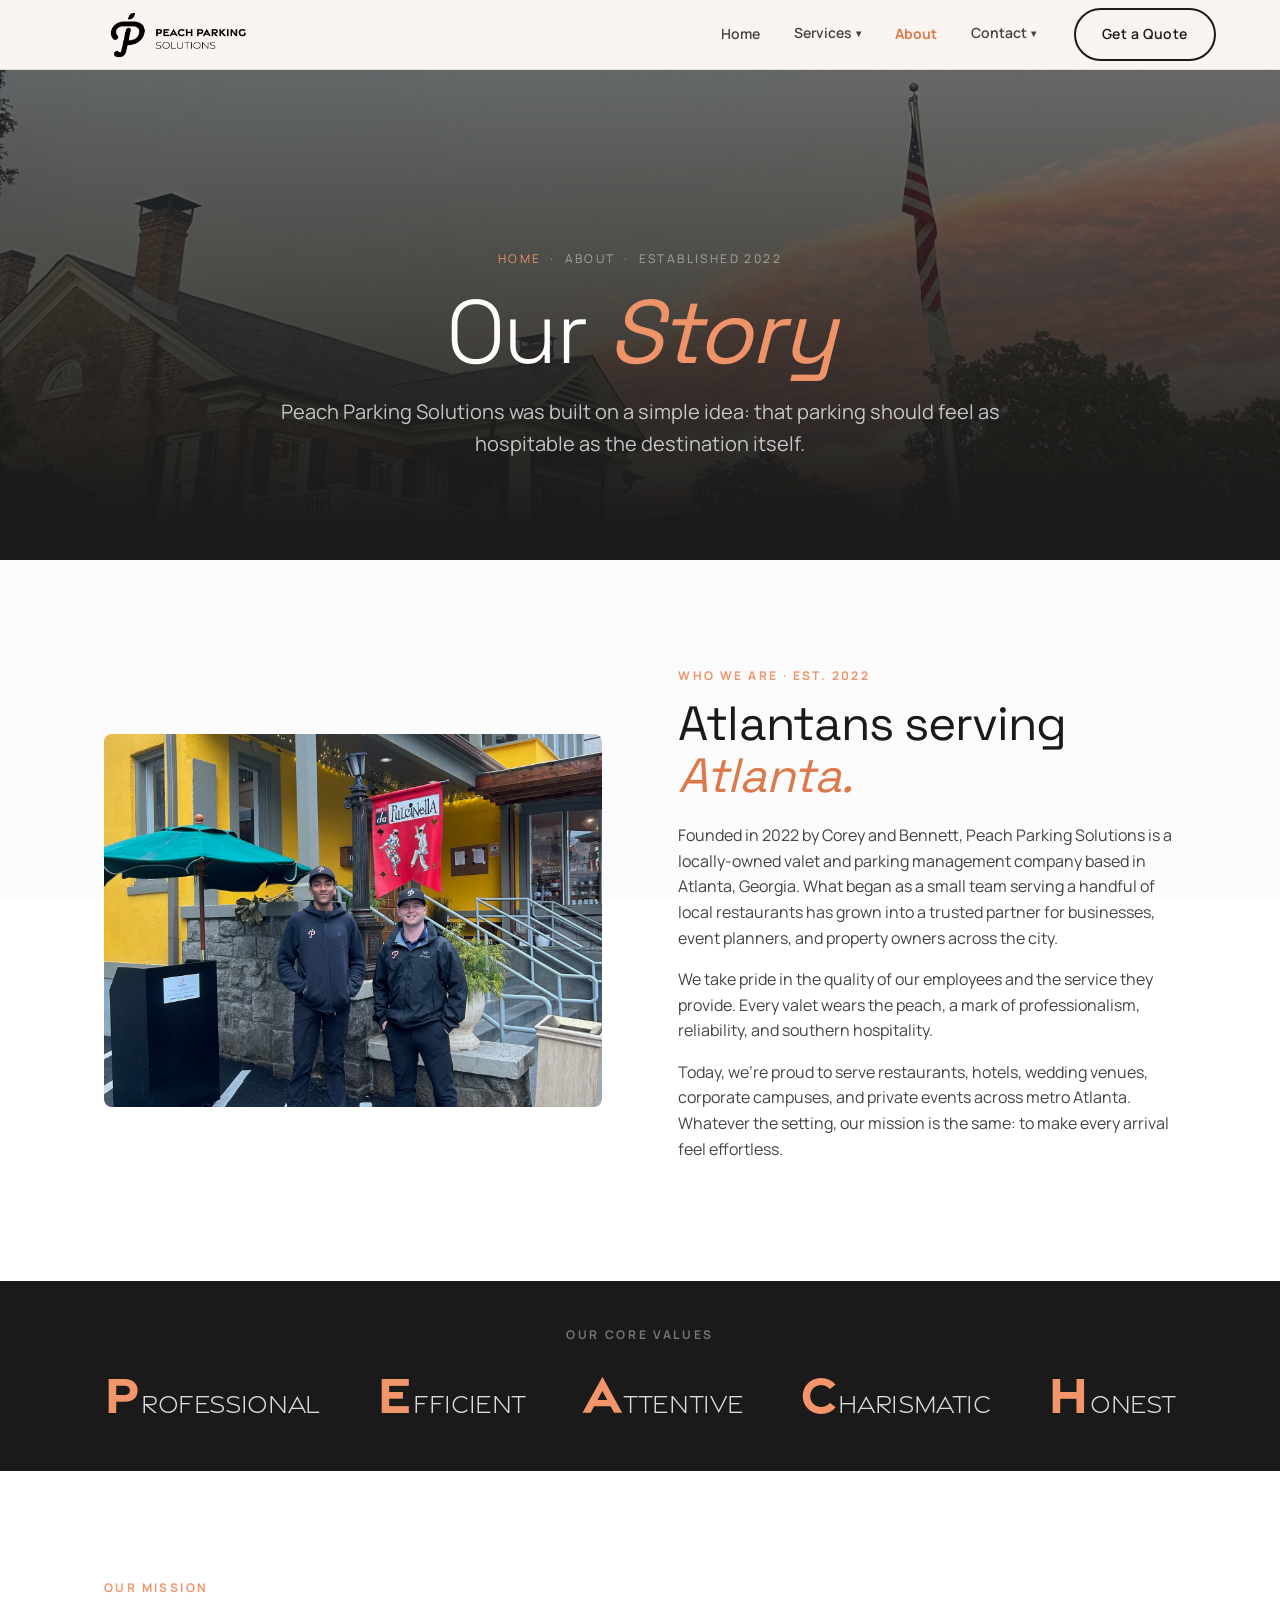
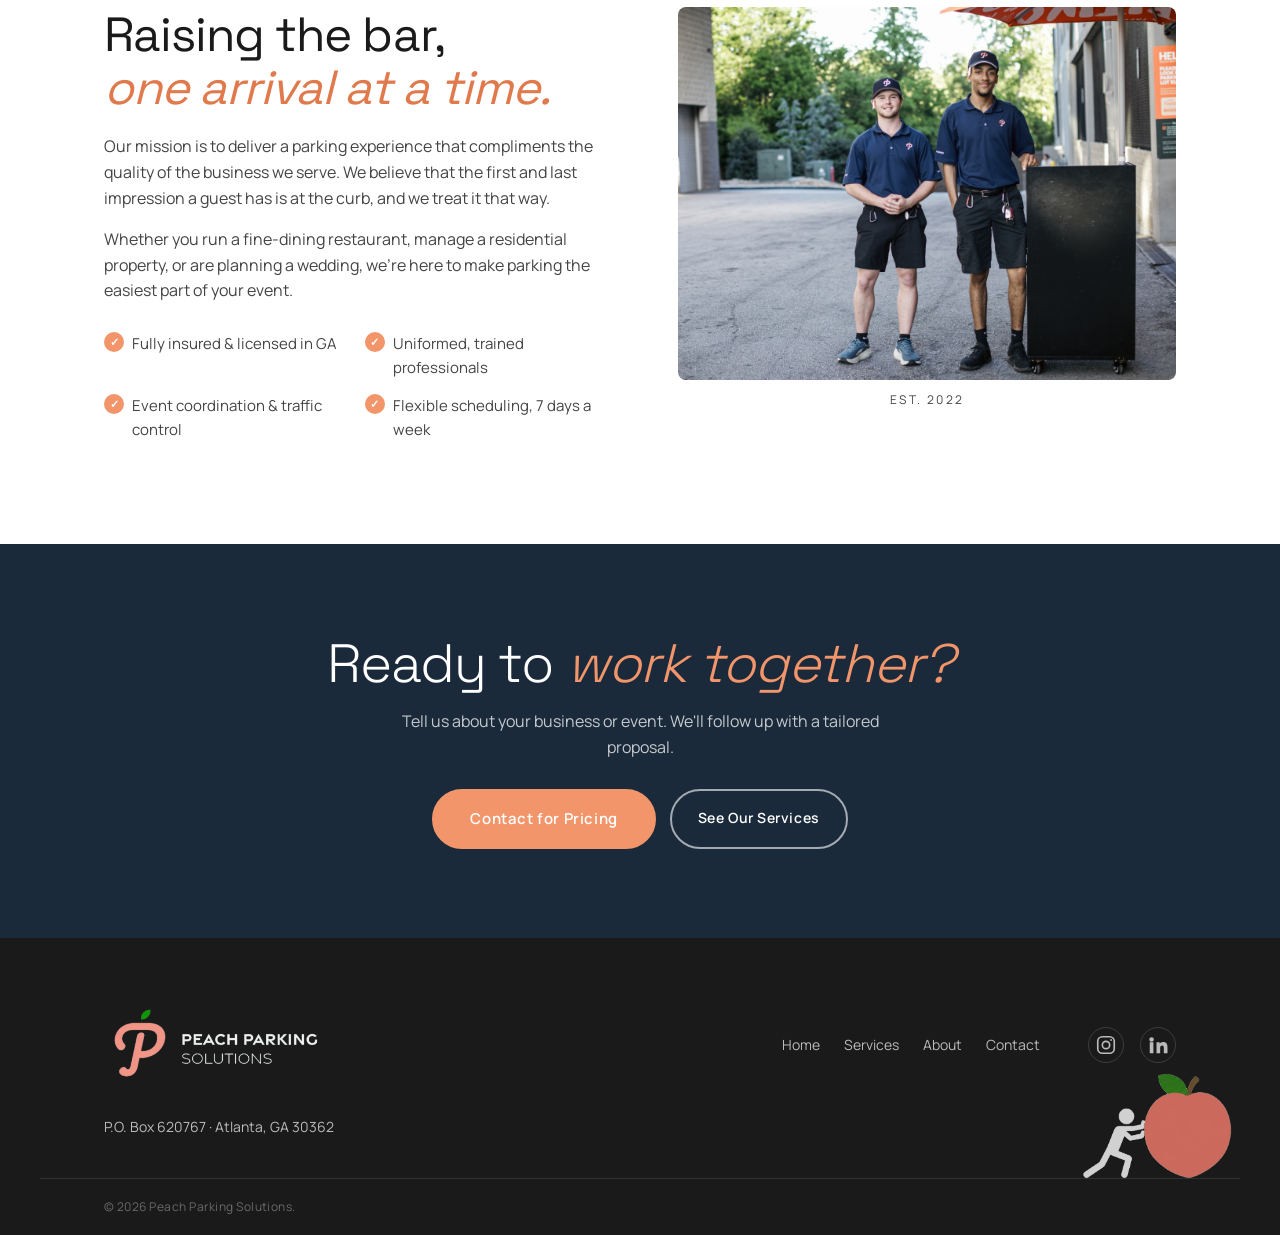
==== commit d0bbbc40: "Replace collage with Maybach + pre-edited collage; update valet and about pages Co-Authored-By: Clau" ====
--- a/about.html
+++ b/about.html
@@ -63,6 +63,7 @@
     <div class="two-col two-col--flip">
       <div class="two-col__media reveal">
         <img src="images/about/img8.png" alt="Corey and Bennett, founders of Peach Parking Solutions" loading="lazy" />
+        <p style="text-align:center; font-size:12px; letter-spacing:.2em; text-transform:uppercase; color:var(--ink-2); margin-top:10px;">Est. 2022</p>
       </div>
       <div class="two-col__copy reveal">
         <span class="section-head__eyebrow">Our Mission</span>
--- a/styles.css
+++ b/styles.css
@@ -351,30 +351,31 @@
 /* ── PEACH ACRONYM ── */
 .peach-values {
   background: var(--ink);
-  padding: clamp(56px, 7vw, 96px) 0;
+  padding: clamp(28px, 3.5vw, 48px) 0;
 }
 .peach-values__label {
   font-size: 12px; font-weight: 700; letter-spacing: .22em; text-transform: uppercase;
-  color: rgba(255,255,255,.4); margin-bottom: 40px; text-align: center;
+  color: rgba(255,255,255,.4); margin-bottom: 16px; text-align: center;
 }
 .peach-values__list {
   list-style: none;
   display: flex; flex-direction: row;
   justify-content: center; align-items: baseline;
-  gap: clamp(14px, 2.4vw, 36px);
+  gap: clamp(12px, 3vw, 24px);
   flex-wrap: wrap;
+  width: 100%;
 }
 .peach-values__item {
   display: inline-flex; flex-direction: row; align-items: baseline;
   gap: 1px;
-  padding: 10px 0;
+  padding: 6px 0;
   font-family: 'Gravesend Sans', var(--font-display);
   line-height: 1;
   transition-delay: calc(var(--i, 0) * 120ms) !important;
   white-space: nowrap;
 }
 .peach-values__letter {
-  font-size: clamp(42px, 5.2vw, 82px);
+  font-size: clamp(28px, 4.2vw, 68px);
   color: var(--peach);
   font-weight: 700;
   font-style: normal;
@@ -382,11 +383,18 @@
   flex-shrink: 0;
 }
 .peach-values__rest {
-  font-size: clamp(20px, 2.4vw, 36px);
+  font-size: clamp(14px, 2vw, 32px);
   color: rgba(255,255,255,.85);
   font-weight: 300;
   letter-spacing: -.015em;
   line-height: 1;
+}
+@media (min-width: 900px) {
+  .peach-values__list {
+    justify-content: space-between;
+    gap: 0;
+    flex-wrap: nowrap;
+  }
 }
 
 /* ── SERVICES (three-column editorial) ── */
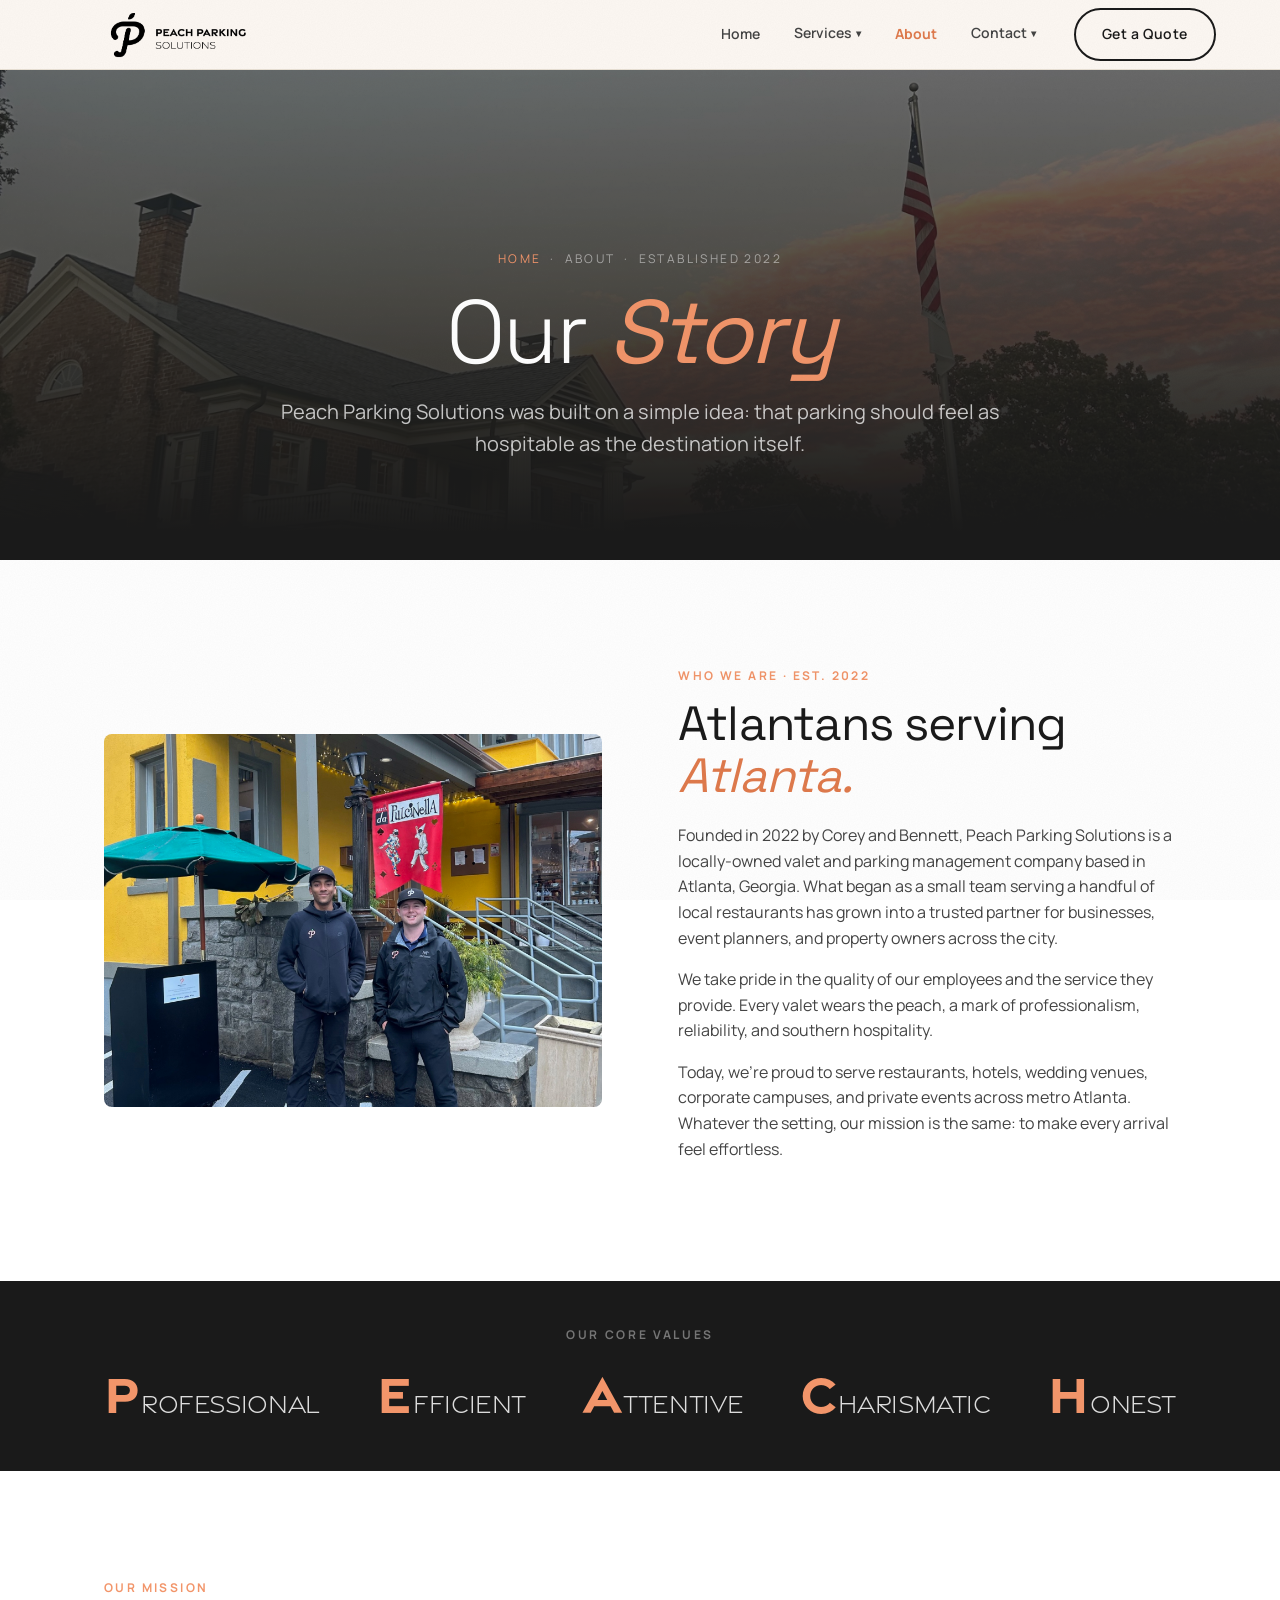
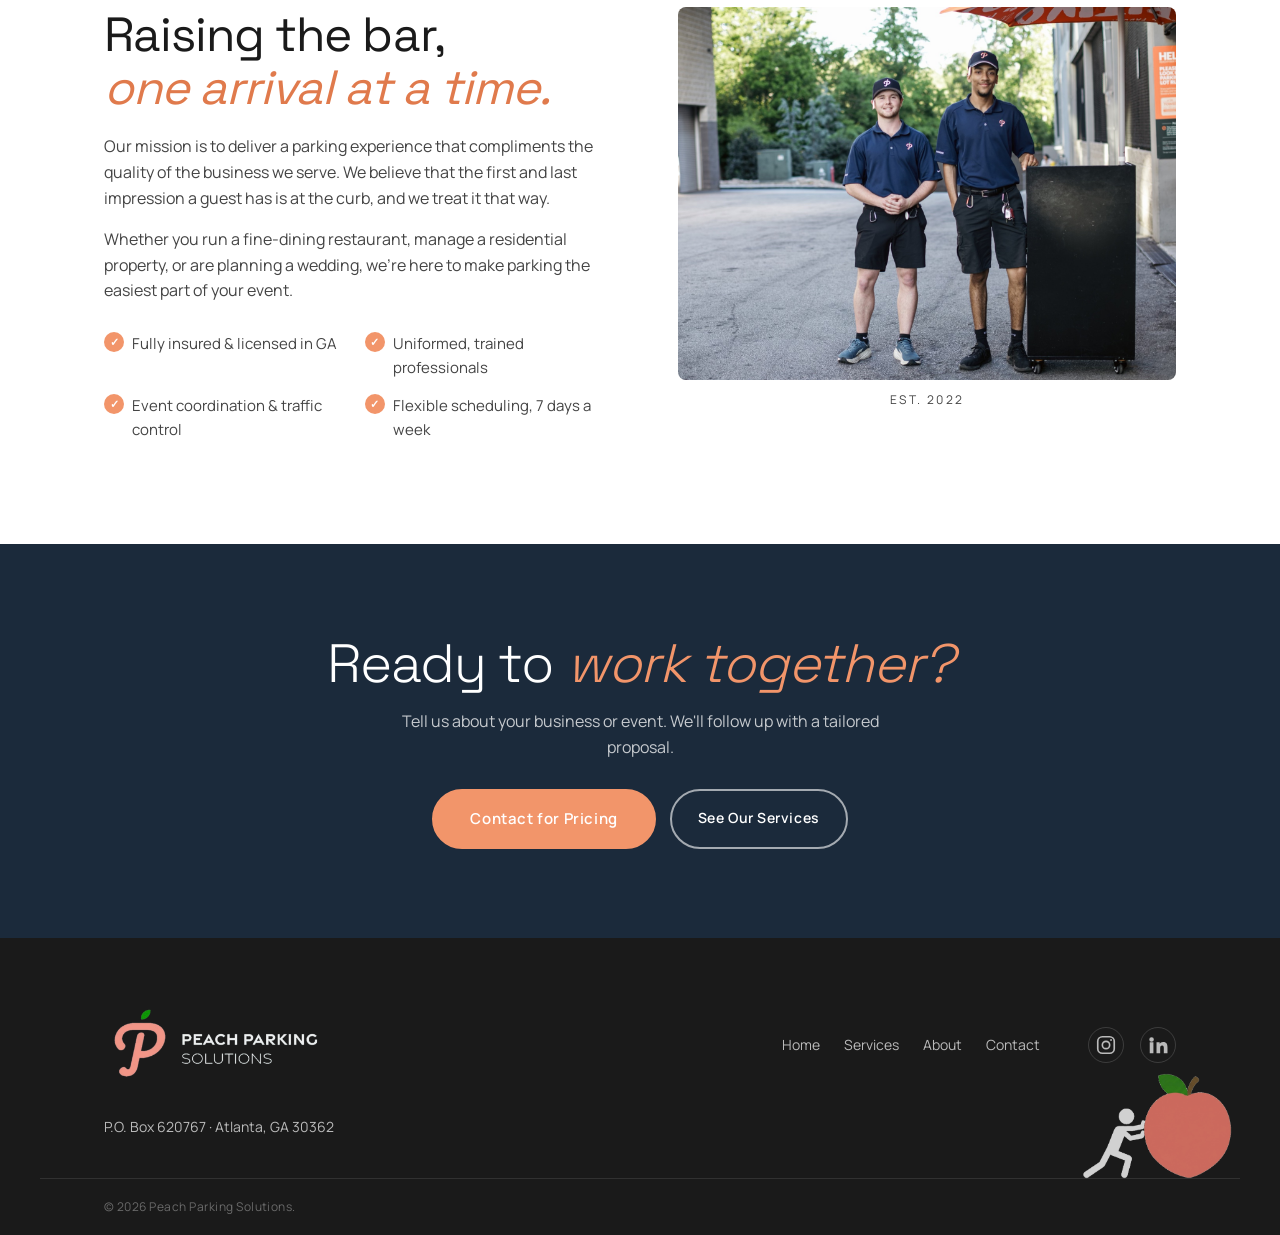
==== commit 654a4827: "Compress all active images for faster mobile load; convert img8 PNG to JPEG Co-Authored-By: Claude S" ====
--- a/about.html
+++ b/about.html
@@ -62,7 +62,7 @@
   <div class="container">
     <div class="two-col two-col--flip">
       <div class="two-col__media reveal">
-        <img src="images/about/img8.png" alt="Corey and Bennett, founders of Peach Parking Solutions" loading="lazy" />
+        <img src="images/about/img8.jpg" alt="Corey and Bennett, founders of Peach Parking Solutions" loading="lazy" />
         <p style="text-align:center; font-size:12px; letter-spacing:.2em; text-transform:uppercase; color:var(--ink-2); margin-top:10px;">Est. 2022</p>
       </div>
       <div class="two-col__copy reveal">
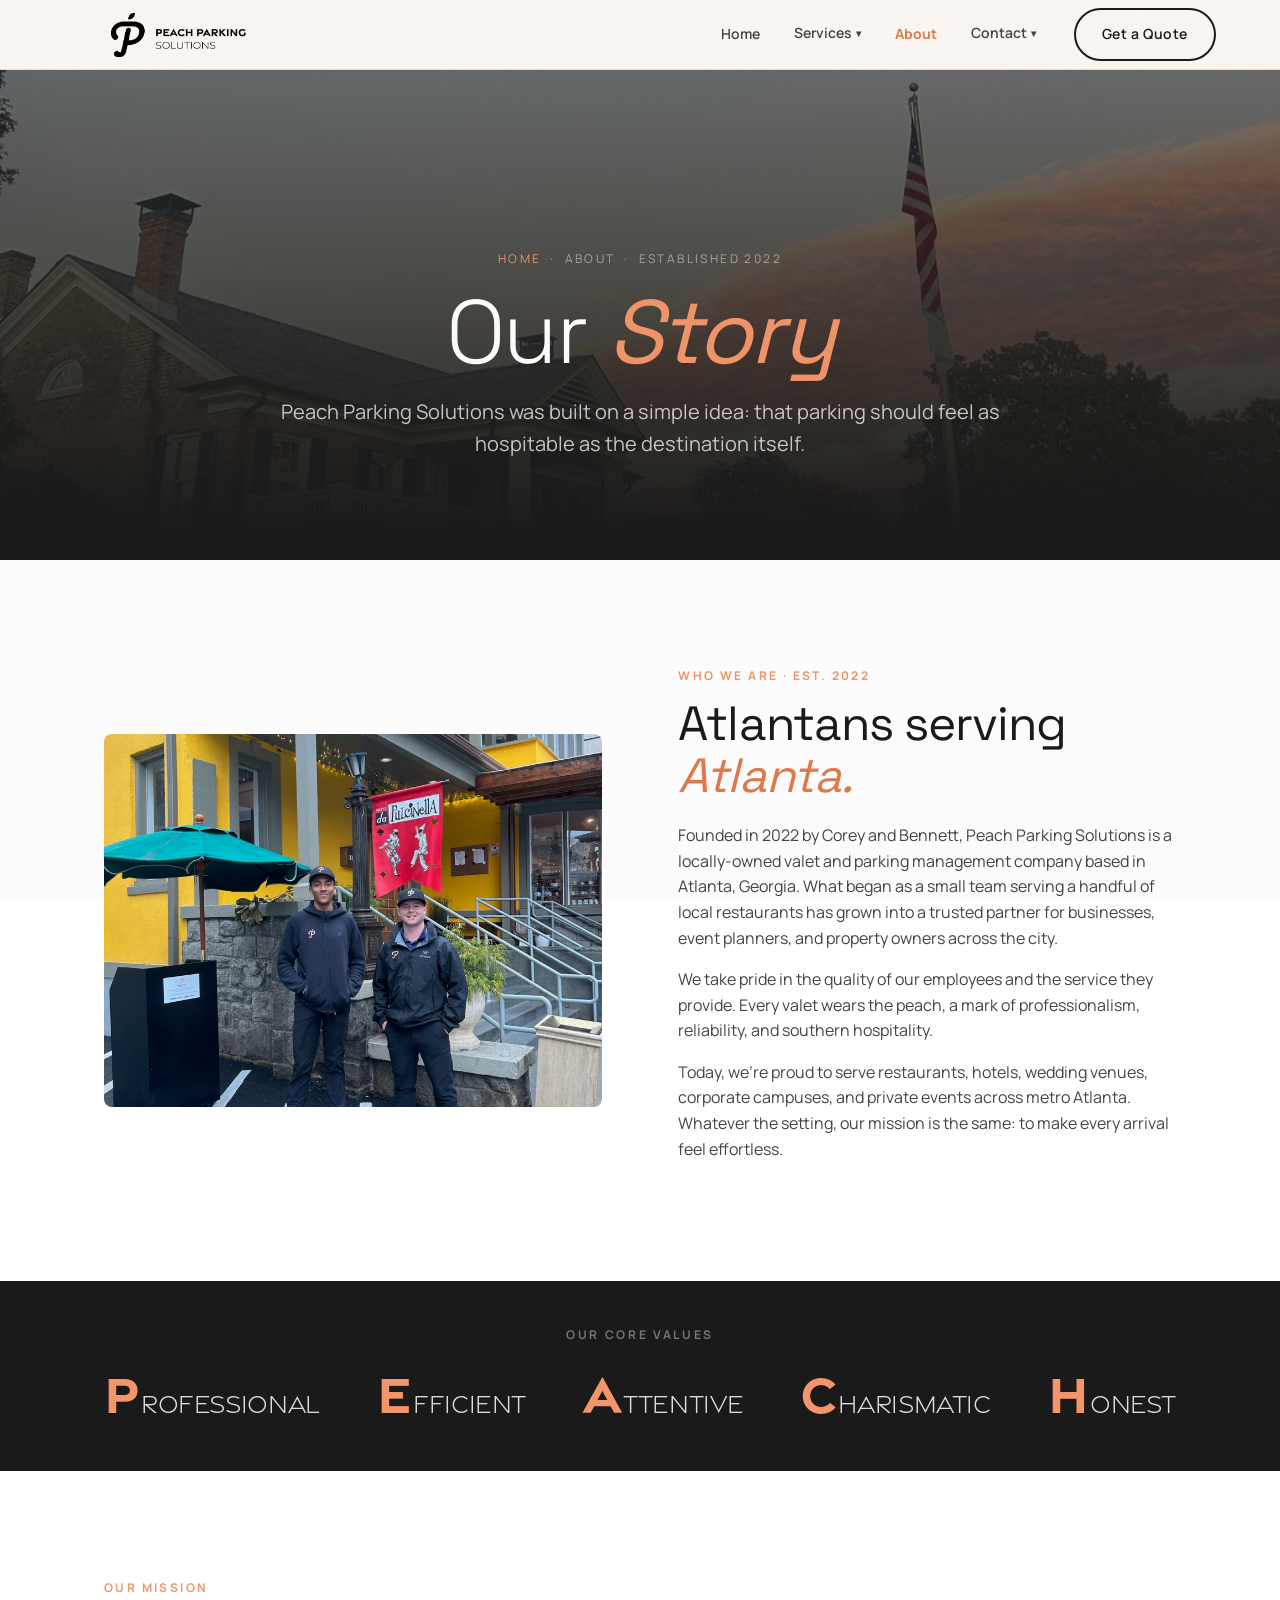
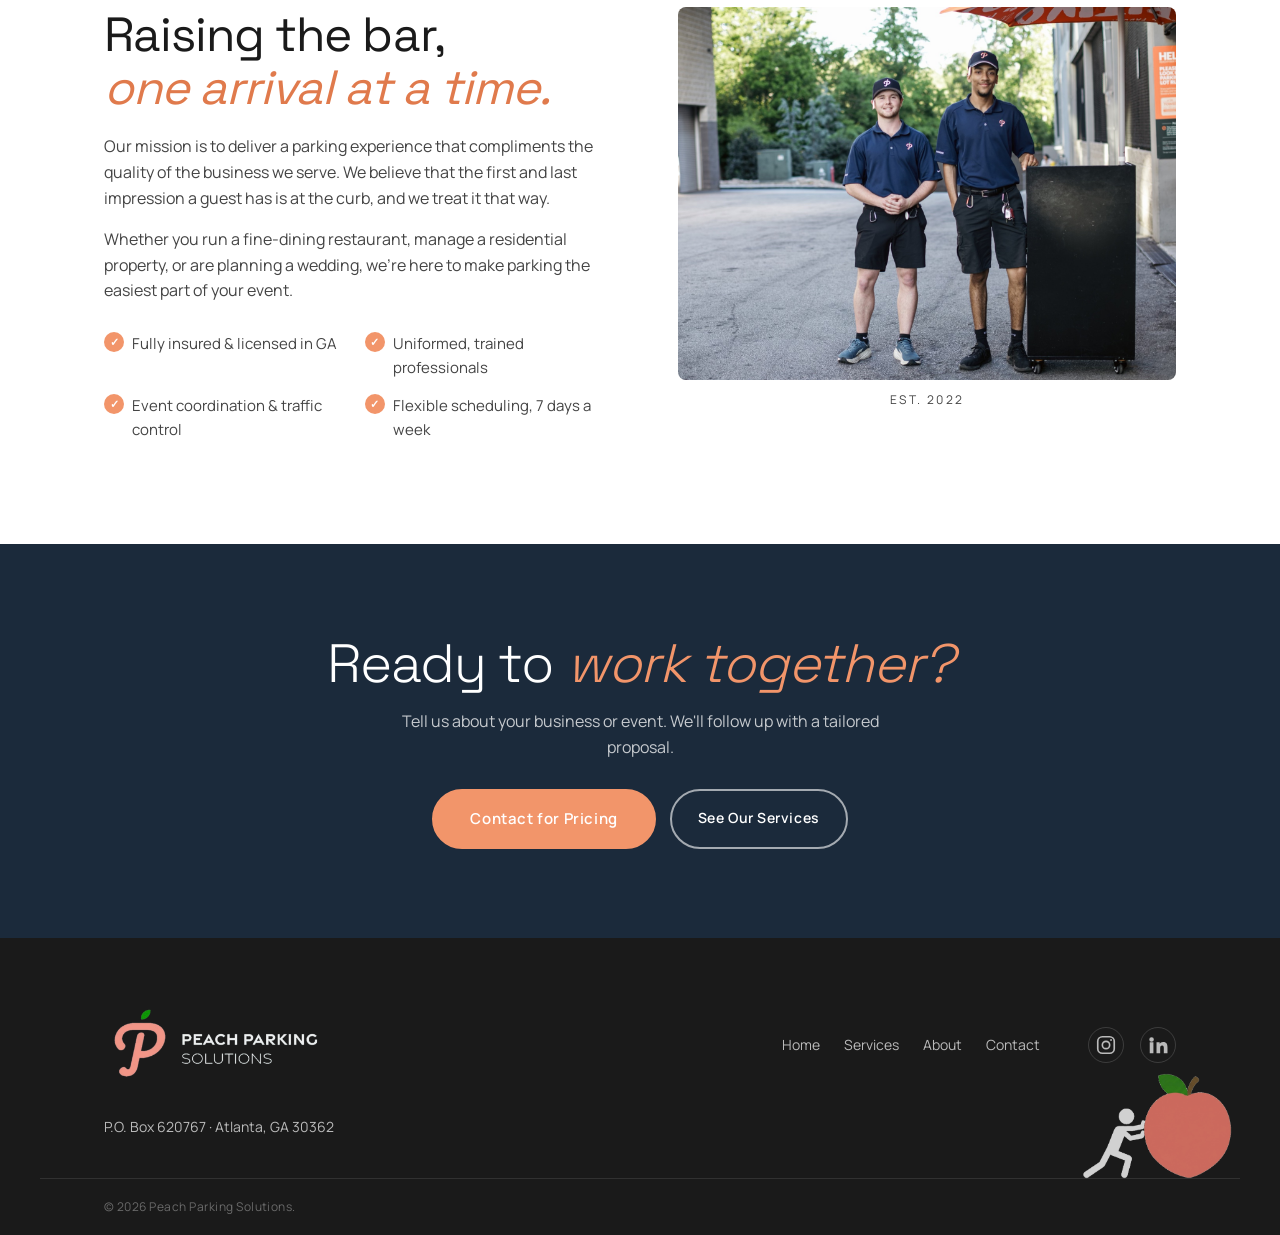
==== commit 13d29ce0: "Fix broken services links, mobile hero clipping; compress images; cleanup - Repoint 9 dead index.htm" ====
--- a/about.html
+++ b/about.html
@@ -8,7 +8,10 @@
 <link rel="preconnect" href="https://fonts.googleapis.com">
 <link rel="preconnect" href="https://fonts.gstatic.com" crossorigin>
 <link href="https://fonts.googleapis.com/css2?family=Space+Grotesk:wght@300;400;500;600;700&family=Manrope:wght@300;400;500;600;700&display=swap" rel="stylesheet">
-<link rel="stylesheet" href="styles.css?v=47">
+<link rel="stylesheet" href="styles.css?v=48">
+  <link rel="icon" type="image/svg+xml" href="favicon.svg" />
+  <link rel="icon" type="image/x-icon" href="favicon.ico" />
+  <link rel="apple-touch-icon" href="apple-touch-icon.png" />
 </head>
 <body>
 <div id="site-nav"></div>
@@ -88,12 +91,12 @@
     <p>Tell us about your business or event. We'll follow up with a tailored proposal.</p>
     <div class="cta-strip__actions">
       <a href="index.html#contact" class="btn btn--peach btn--lg">Contact for Pricing</a>
-      <a href="index.html#services" class="btn btn--ghost-light">See Our Services</a>
+      <a href="services/valet-service.html" class="btn btn--ghost-light">See Our Services</a>
     </div>
   </div>
 </section>
 
 <div id="site-footer"></div>
-<script src="partials.js?v=6" defer></script>
+<script src="partials.js?v=9" defer></script>
 </body>
 </html>
--- a/styles.css
+++ b/styles.css
@@ -254,15 +254,7 @@
   .hero__bg img { object-position: center 60%; }
 }
 @keyframes heroZoom { from { transform: scale(1.08); } to { transform: scale(1); } }
-.hero__overlay {
-  position: absolute; inset: 0;
-  background: linear-gradient(
-    105deg,
-    rgba(10,10,10,.22) 0%,
-    rgba(10,10,10,.08) 60%,
-    rgba(10,10,10,.0) 100%
-  );
-}
+.hero__overlay { display: none; }
 .hero__content {
   position: relative; z-index: 2;
   max-width: var(--max); margin-inline: auto;
@@ -1017,7 +1009,7 @@
   100% { transform: translateY(0); }
 }
 @media (max-width: 768px) {
-  .footer__egg { width: 78px; bottom: 54px; right: 12px; }
+  .footer__egg { width: 78px; bottom: 56px; right: 12px; }
 }
 .footer__inner {
   display: flex; flex-wrap: wrap; gap: 28px 48px;
@@ -1352,7 +1344,8 @@
 }
 
 @media (max-width: 600px) {
-  .hero__title { font-size: clamp(44px, 14vw, 80px); }
+  .hero__content { width: 100%; }
+  .hero__title { font-size: clamp(28px, 9.6vw, 80px); max-width: 100%; }
 }
 
 @media (prefers-reduced-motion: reduce) {
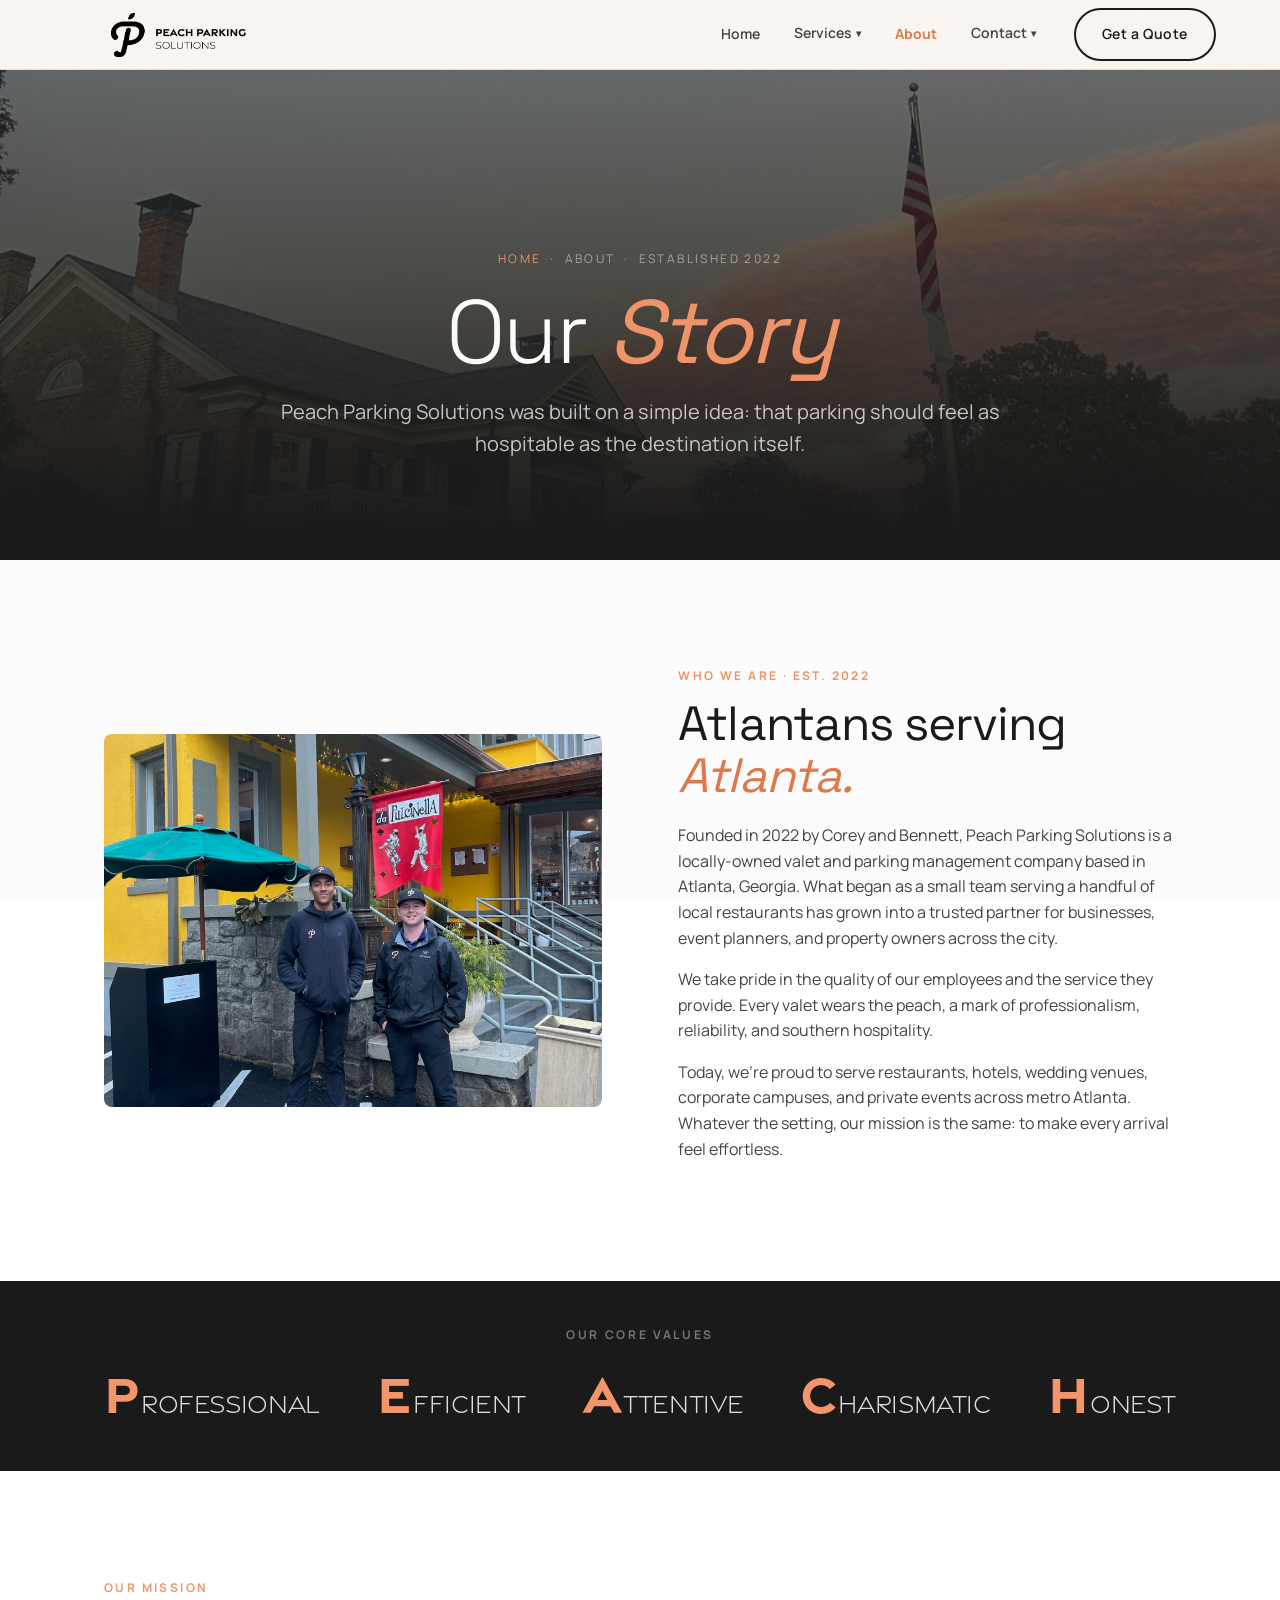
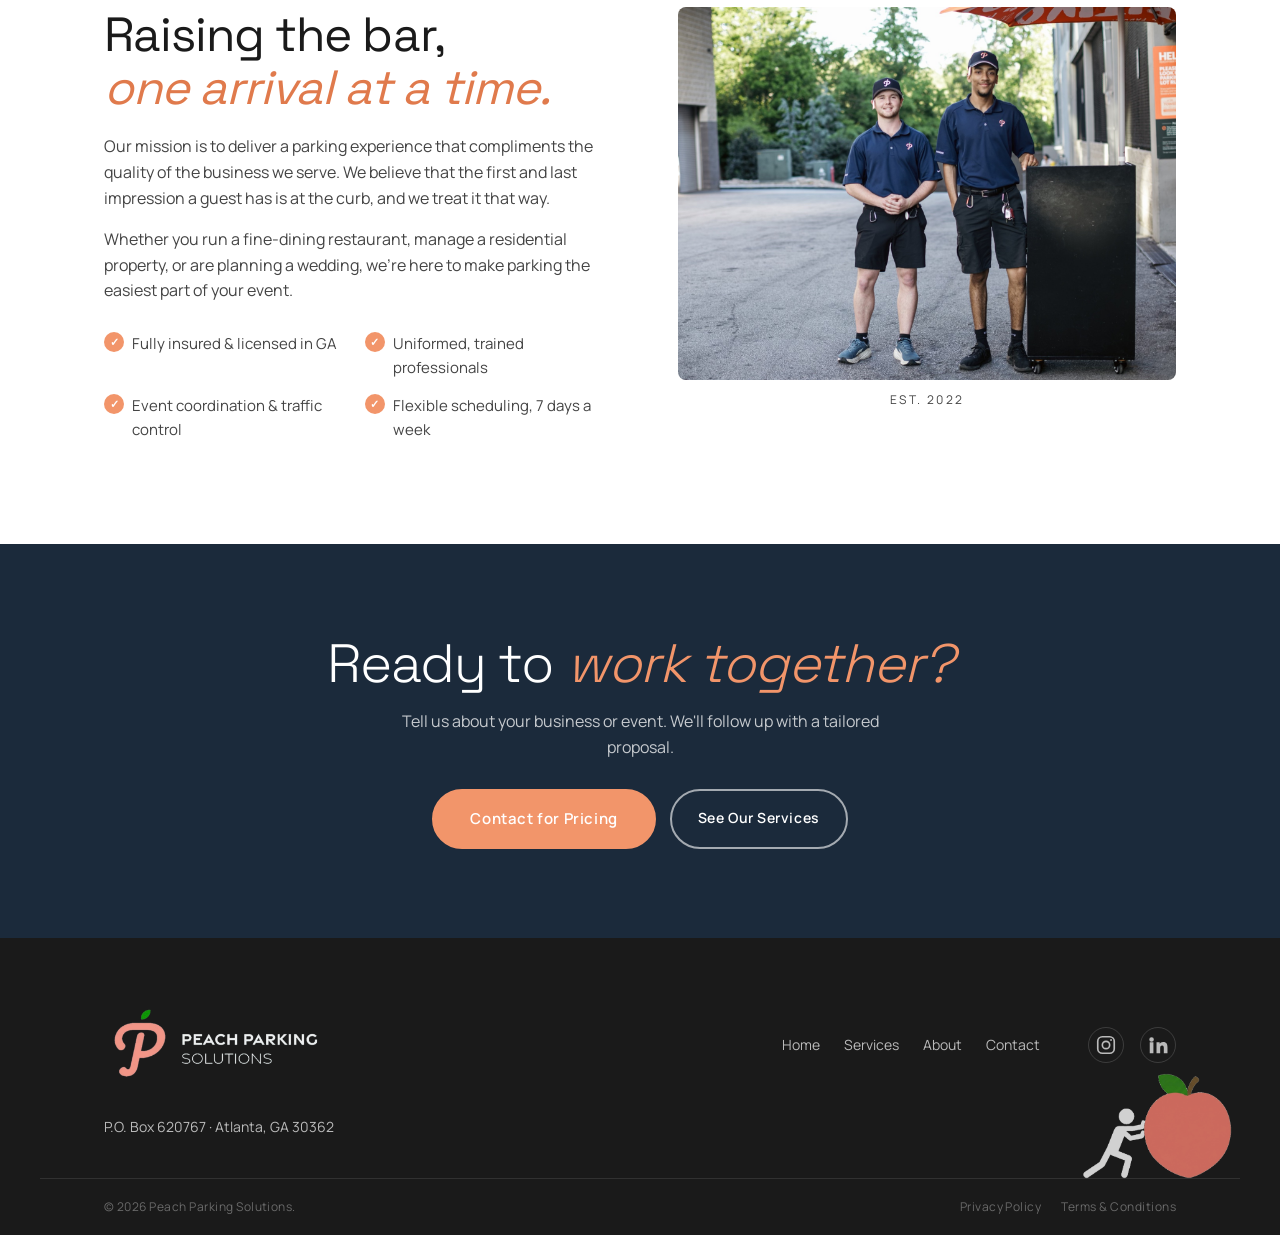
==== commit ff3f6ee7: "Add Privacy Policy and Terms & Conditions pages for SMS compliance - New privacy-policy.html and ter" ====
--- a/about.html
+++ b/about.html
@@ -8,7 +8,7 @@
 <link rel="preconnect" href="https://fonts.googleapis.com">
 <link rel="preconnect" href="https://fonts.gstatic.com" crossorigin>
 <link href="https://fonts.googleapis.com/css2?family=Space+Grotesk:wght@300;400;500;600;700&family=Manrope:wght@300;400;500;600;700&display=swap" rel="stylesheet">
-<link rel="stylesheet" href="styles.css?v=48">
+<link rel="stylesheet" href="styles.css?v=49">
   <link rel="icon" type="image/svg+xml" href="favicon.svg" />
   <link rel="icon" type="image/x-icon" href="favicon.ico" />
   <link rel="apple-touch-icon" href="apple-touch-icon.png" />
@@ -97,6 +97,6 @@
 </section>
 
 <div id="site-footer"></div>
-<script src="partials.js?v=9" defer></script>
+<script src="partials.js?v=10" defer></script>
 </body>
 </html>
--- a/styles.css
+++ b/styles.css
@@ -1046,6 +1046,12 @@
   font-size: 12px; letter-spacing: .04em;
   color: rgba(255,255,255,.35);
 }
+.footer__bottom-inner {
+  display: flex; flex-wrap: wrap; align-items: center; justify-content: space-between; gap: 10px;
+}
+.footer__legal { display: flex; gap: 20px; }
+.footer__legal a { color: rgba(255,255,255,.35); transition: color .2s ease; }
+.footer__legal a:hover { color: rgba(255,255,255,.7); }
 
 /* ── PAGE HERO (sub-pages) ── */
 .page-hero {
@@ -1087,6 +1093,21 @@
 /* ── PAGE CONTENT BLOCKS ── */
 .page-section { padding: clamp(64px, 8vw, 120px) 0; background: var(--white); }
 .page-section--cream { background: var(--cream); }
+
+/* ── LEGAL PAGES ── */
+.legal { max-width: 760px; }
+.legal h2 {
+  font-family: var(--font-display); font-weight: 500;
+  font-size: clamp(22px, 2.6vw, 30px); letter-spacing: -.01em;
+  color: var(--ink); margin: 48px 0 16px;
+}
+.legal h2:first-child { margin-top: 0; }
+.legal p { color: var(--ink-2); line-height: 1.7; margin-bottom: 16px; }
+.legal ul { margin: 0 0 16px; padding-left: 22px; }
+.legal li { color: var(--ink-2); line-height: 1.7; margin-bottom: 8px; }
+.legal strong { color: var(--ink); font-weight: 600; }
+.legal a { color: var(--peach); text-decoration: underline; }
+.legal__updated { color: var(--ink-2); font-size: 14px; margin-bottom: 40px; }
 
 .two-col {
   display: grid; grid-template-columns: 1fr 1fr;
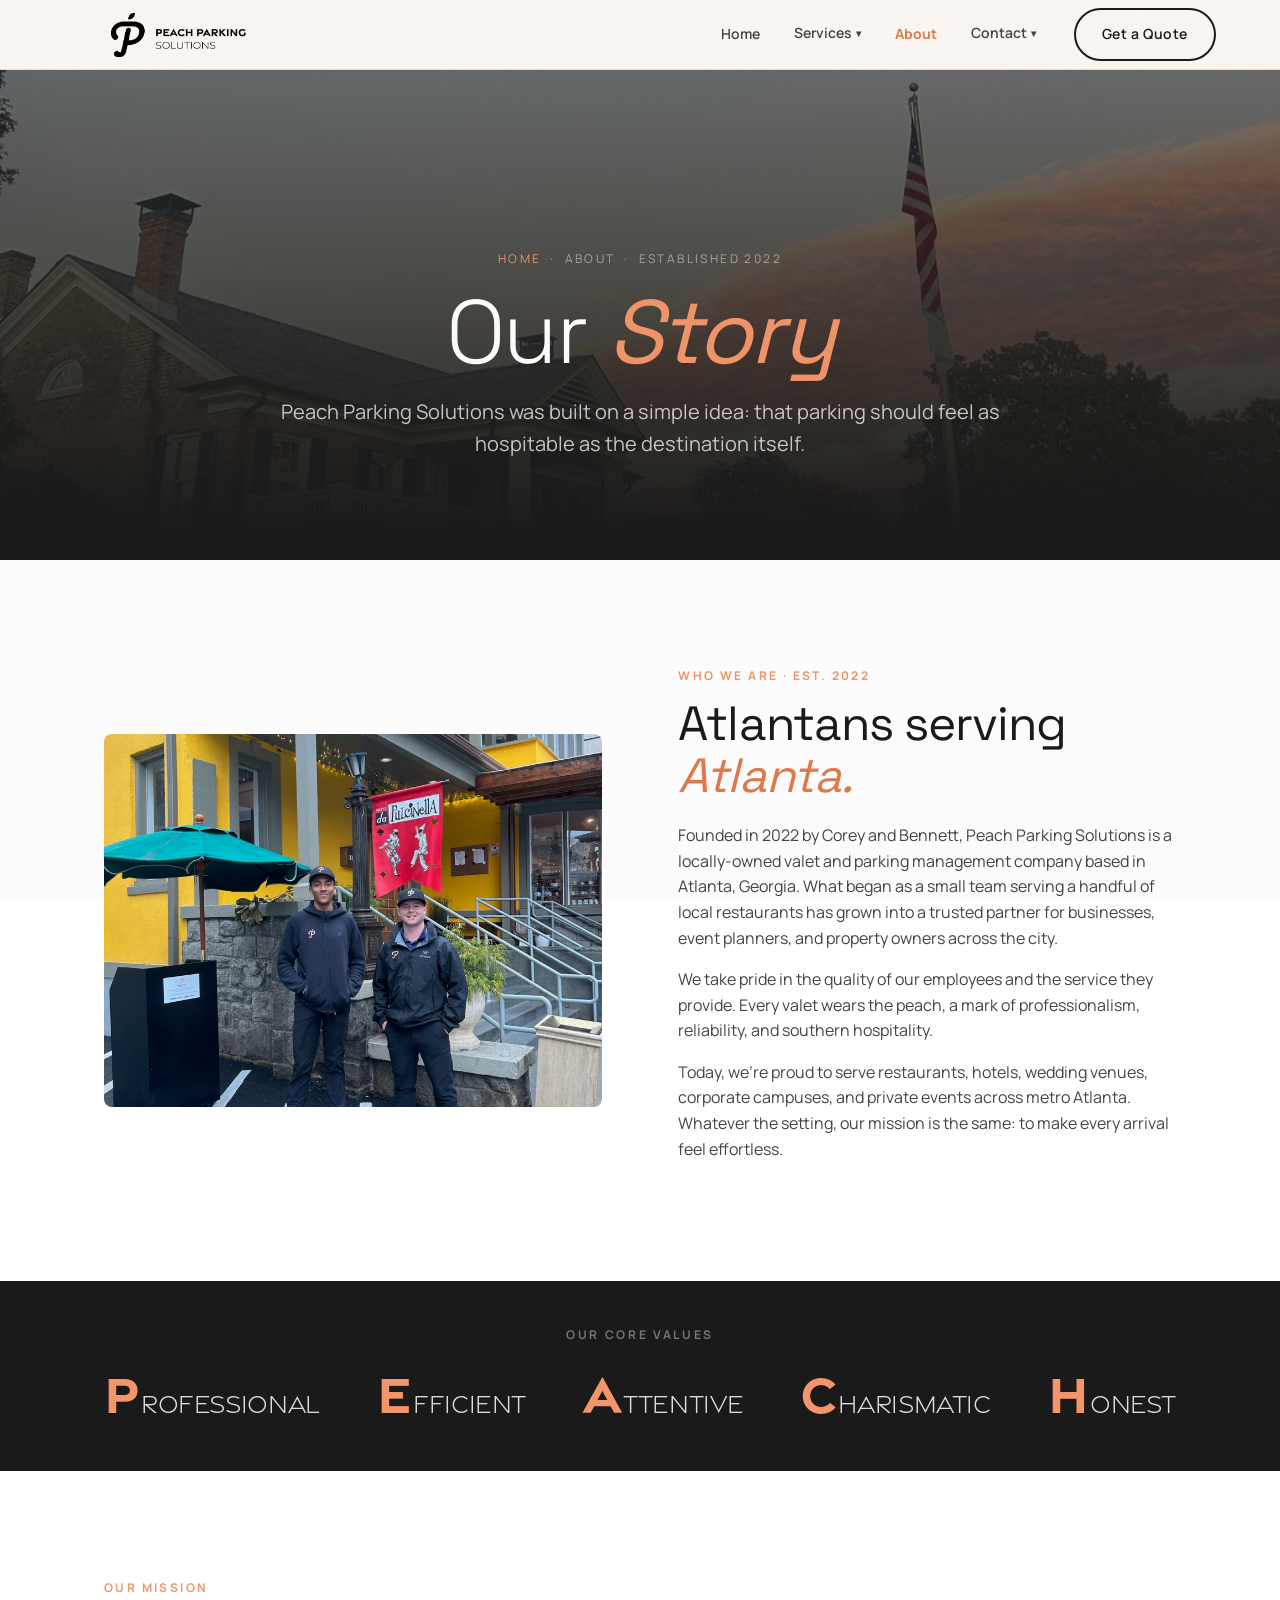
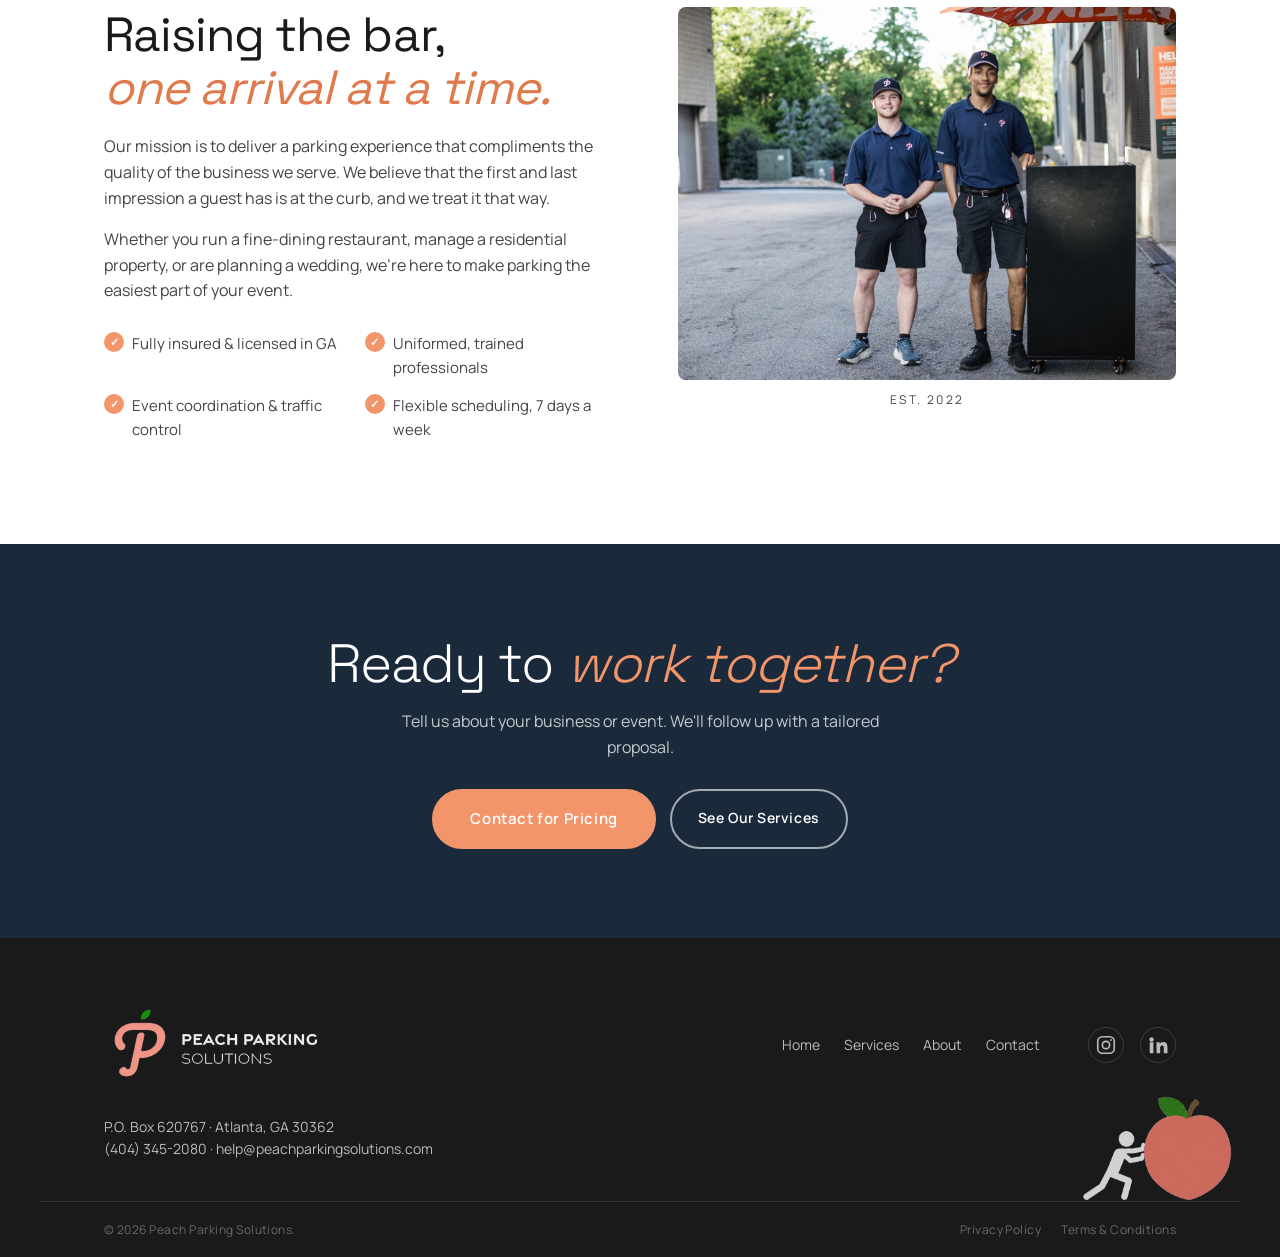
==== commit 74623052: "Use exact carrier-mandated no-sharing clause in Privacy Policy and Terms Per AT&T/Verizon/T-Mobile r" ====
--- a/about.html
+++ b/about.html
@@ -8,7 +8,7 @@
 <link rel="preconnect" href="https://fonts.googleapis.com">
 <link rel="preconnect" href="https://fonts.gstatic.com" crossorigin>
 <link href="https://fonts.googleapis.com/css2?family=Space+Grotesk:wght@300;400;500;600;700&family=Manrope:wght@300;400;500;600;700&display=swap" rel="stylesheet">
-<link rel="stylesheet" href="styles.css?v=49">
+<link rel="stylesheet" href="styles.css?v=51">
   <link rel="icon" type="image/svg+xml" href="favicon.svg" />
   <link rel="icon" type="image/x-icon" href="favicon.ico" />
   <link rel="apple-touch-icon" href="apple-touch-icon.png" />
@@ -97,6 +97,6 @@
 </section>
 
 <div id="site-footer"></div>
-<script src="partials.js?v=10" defer></script>
+<script src="partials.js?v=11" defer></script>
 </body>
 </html>
--- a/styles.css
+++ b/styles.css
@@ -923,6 +923,8 @@
 .contact__info p { color: var(--ink-2); font-size: 16px; margin-bottom: 24px; }
 .contact__address { font-style: normal; margin-top: 36px; padding-top: 28px; border-top: 1px solid var(--rule); }
 .contact__address p { font-family: var(--font-display); font-size: 22px; font-weight: 400; color: var(--ink); margin: 0; line-height: 1.4; }
+.contact__address p + p { margin-top: 10px; }
+.contact__address a:hover { color: var(--peach); }
 
 .contact__form {
   background: var(--cream); border: 1px solid var(--rule);
@@ -1040,7 +1042,9 @@
   color: #fff; border-color: var(--peach); background: rgba(242,149,106,.14);
   transform: translateY(-1px);
 }
-.footer__address { font-size: 14px; font-style: normal; width: 100%; }
+.footer__address { font-size: 14px; font-style: normal; width: 100%; line-height: 1.6; }
+.footer__address a { transition: color .2s; }
+.footer__address a:hover { color: var(--peach); }
 .footer__bottom {
   padding: 18px 0;
   font-size: 12px; letter-spacing: .04em;
